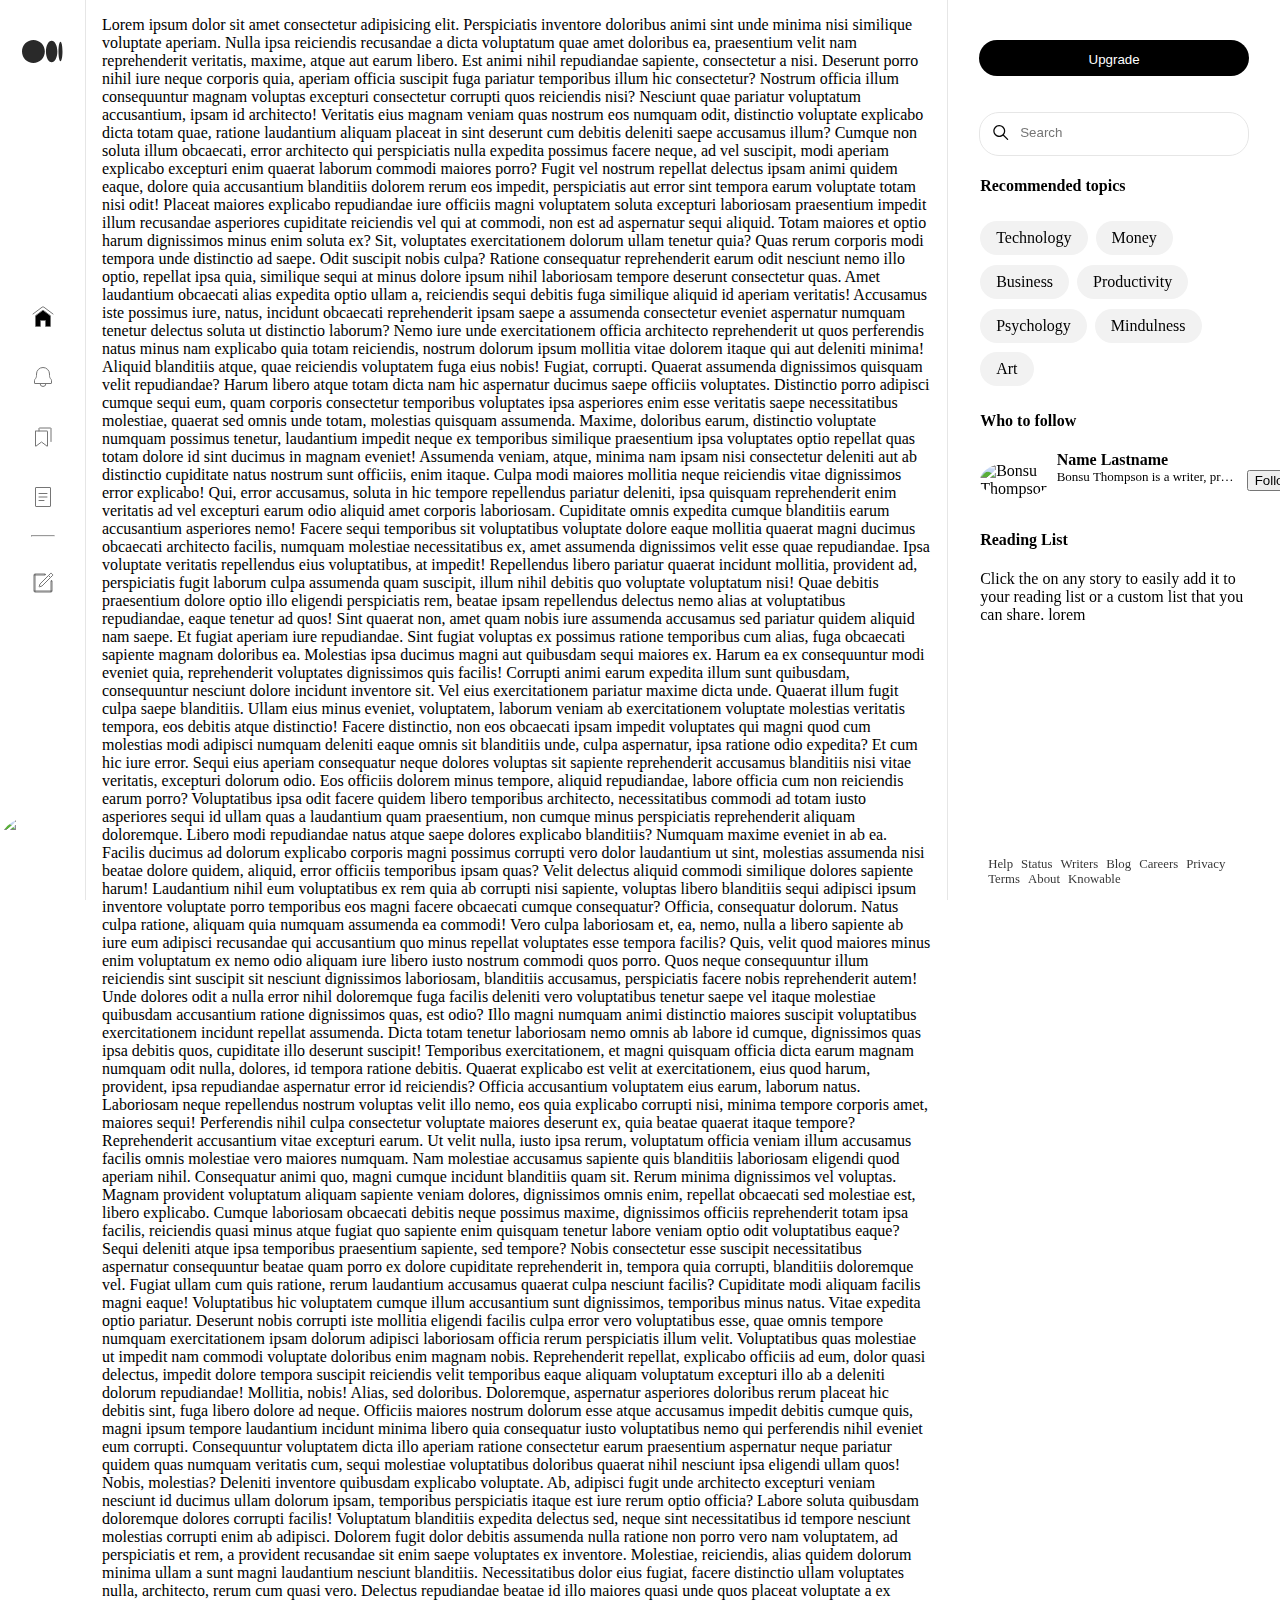
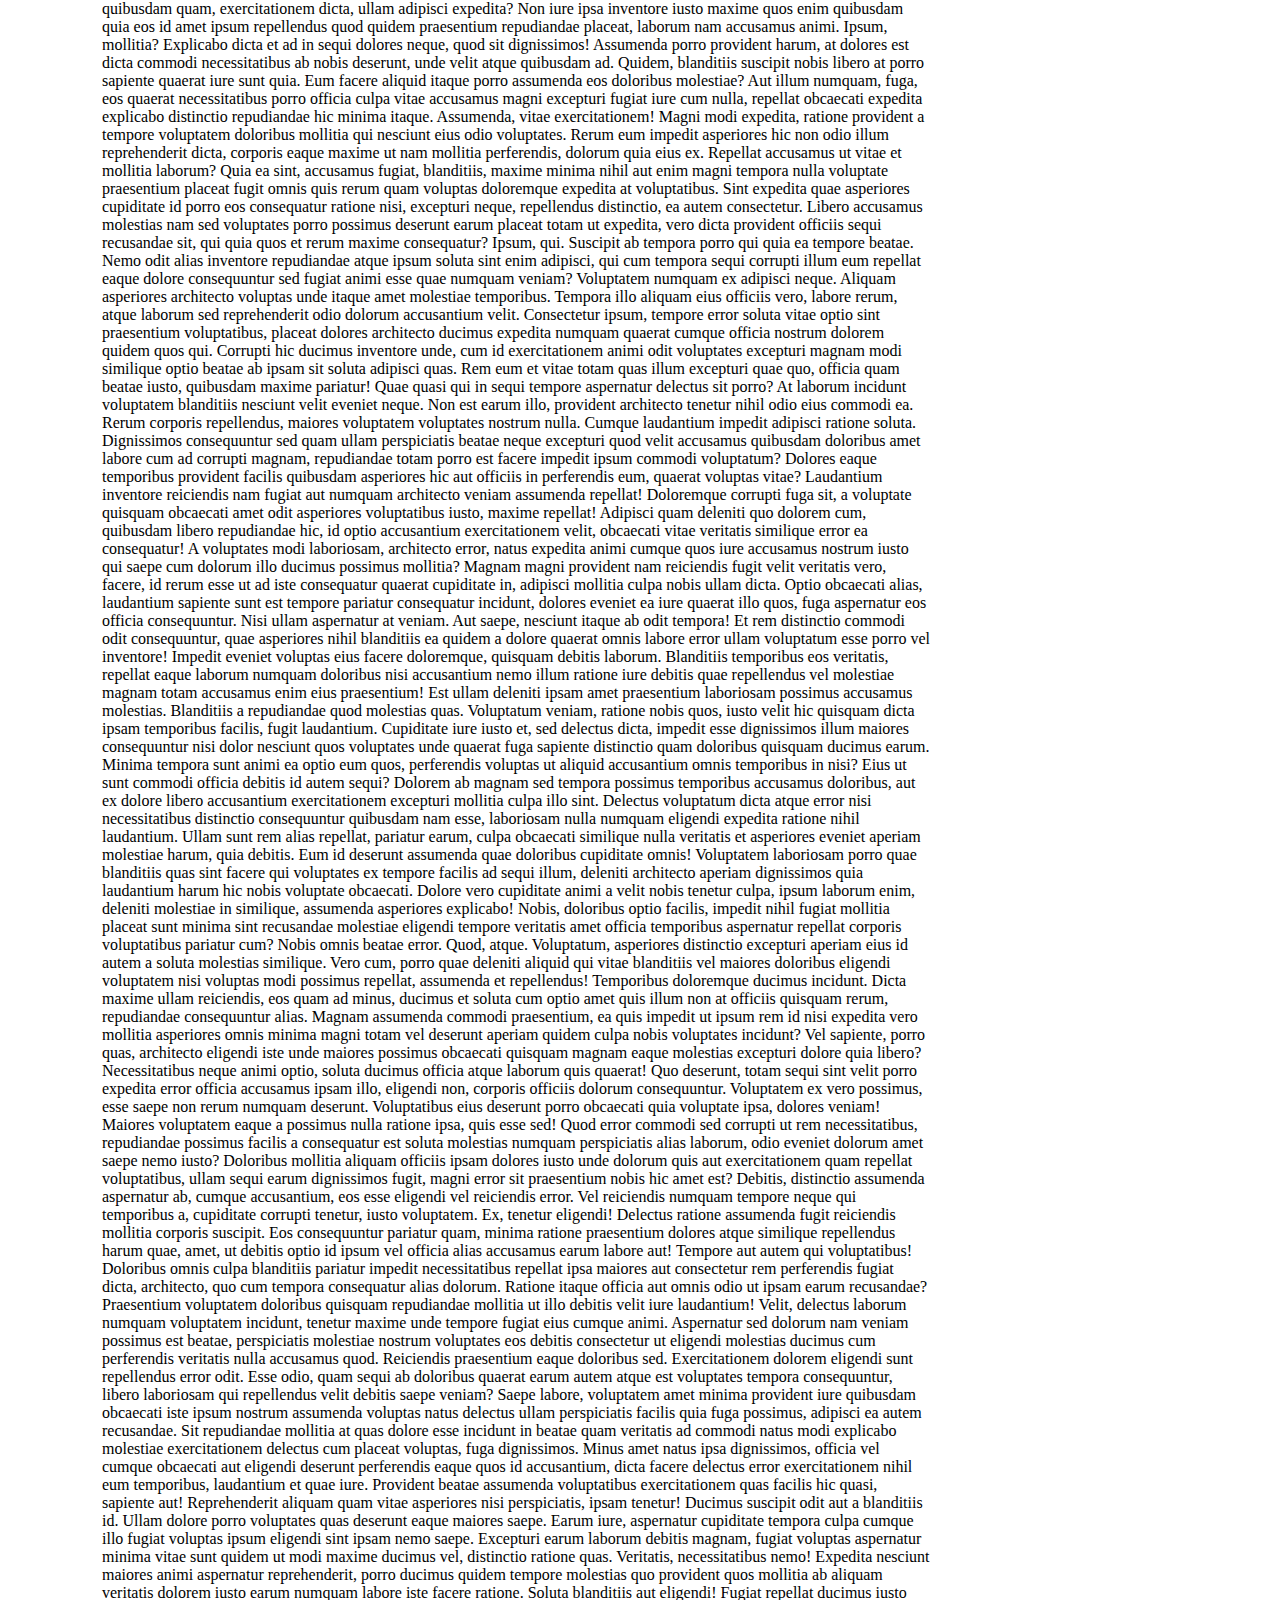
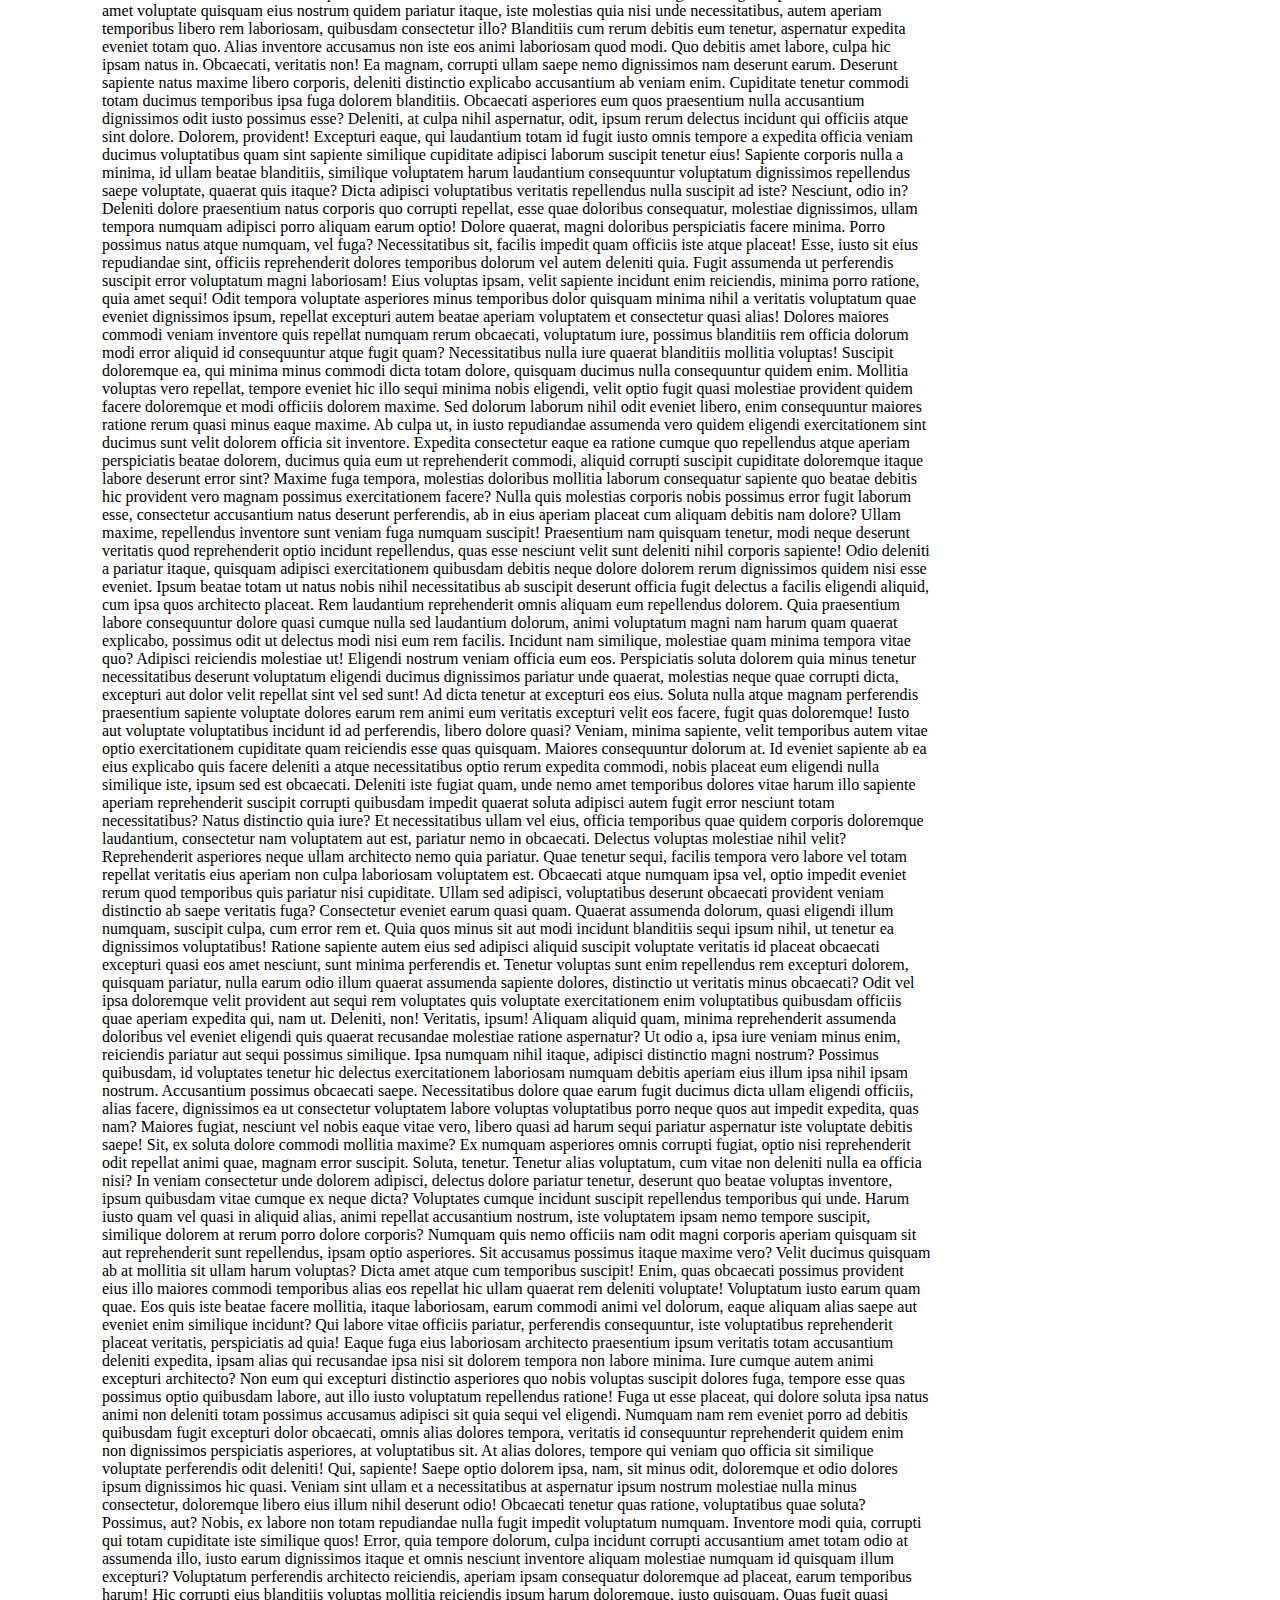
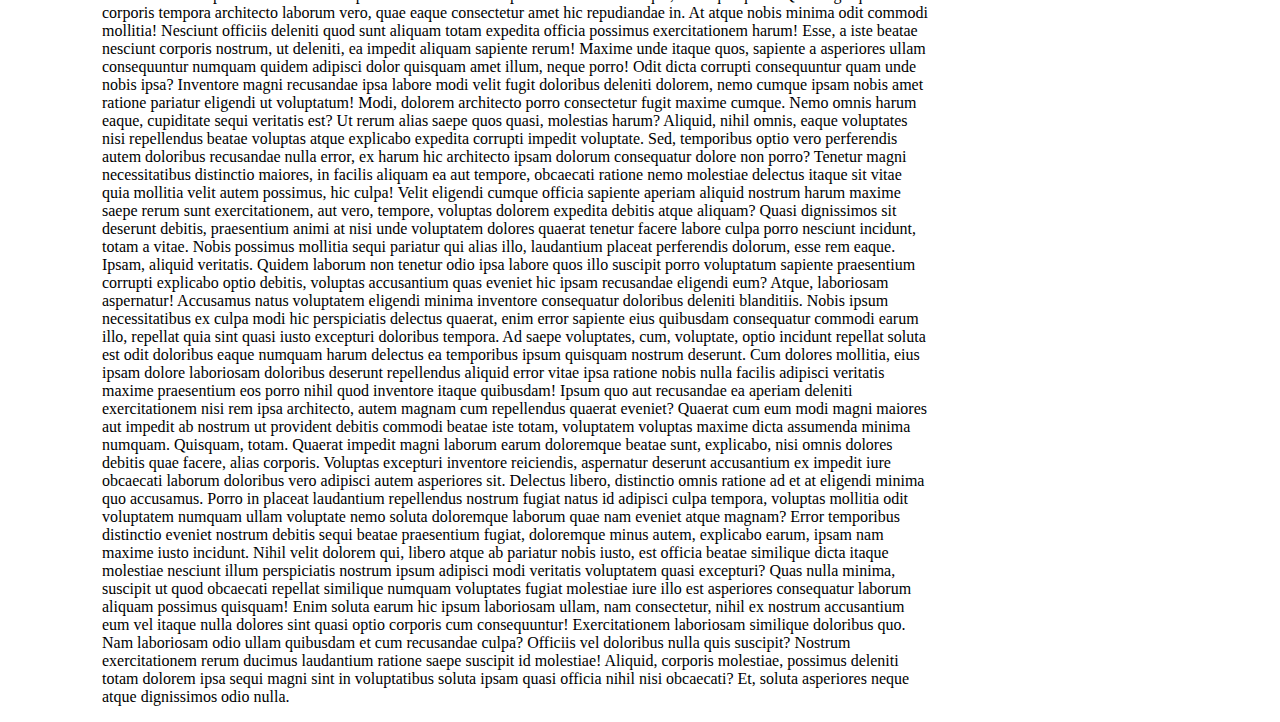
==== index.html @ 0dd1b92f "updated content" ====
<!DOCTYPE html>
<html lang="en">
<head>
    <meta charset="UTF-8">
    <meta http-equiv="X-UA-Compatible" content="IE=edge">
    <meta name="viewport" content="width=device-width, initial-scale=1.0">
    <link rel="stylesheet" href="styles.css">
    <title>Medium Mockup</title>
</head>
<body>
    <div class="container">
        <div class="left-sidebar">
            <div class="top-sidebar">
                <a href="/index.html" class="home-btn">
                    <svg viewBox="0 0 1043.63 592.71" >
                        <path d="M588.67 296.36c0 163.67-131.78 296.35-294.33 296.35S0 460 0 296.36 131.78 0 294.34 0s294.33 132.69 294.33 296.36M911.56 296.36c0 154.06-65.89 279-147.17 279s-147.17-124.94-147.17-279 65.88-279 147.16-279 147.17 124.9 147.17 279M1043.63 296.36c0 138-23.17 249.94-51.76 249.94s-51.75-111.91-51.75-249.94 23.17-249.94 51.75-249.94 51.76 111.9 51.76 249.94">
                        </path>
                    </svg>
                </a>
            </div>
            <div class="middle-sidebar">
                <ul class="sidebar-list">
                    <li class="sidebar-item">
                        <a href="" class="sidebar-link">
                            <svg width="24" height="24" viewBox="0 0 24 24" >
                                <path d="M4.5 21.25V10.87c0-.07.04-.15.1-.2l7.25-5.43a.25.25 0 0 1 .3 0l7.25 5.44c.06.04.1.12.1.2v10.37c0 .14-.11.25-.25.25h-4.5a.25.25 0 0 1-.25-.25v-5.5a.25.25 0 0 0-.25-.25h-4.5a.25.25 0 0 0-.25.25v5.5c0 .14-.11.25-.25.25h-4.5a.25.25 0 0 1-.25-.25z" fill="black" stroke-linejoin="round">
                                </path>
                                <path d="M22 9l-9.1-6.83a1.5 1.5 0 0 0-1.8 0L2 9" stroke-linecap="round" stroke-linejoin="round">
                                </path>
                            </svg>
                        </a>
                    </li>
                    <li class="sidebar-item">
                        <a href="" class="sidebar-link">
                            <svg width="24" height="24" viewBox="0 0 24 24">
                                <path d="M15 18.5a3 3 0 1 1-6 0" stroke-linecap="round">
                                </path>
                                <path d="M5.5 10.53V9a6.5 6.5 0 0 1 13 0v1.53c0 1.42.56 2.78 1.57 3.79l.03.03c.26.26.4.6.4.97v2.93c0 .14-.11.25-.25.25H3.75a.25.25 0 0 1-.25-.25v-2.93c0-.37.14-.71.4-.97l.03-.03c1-1 1.57-2.37 1.57-3.79z" stroke-linejoin="round">
                                </path>
                            </svg>
                        </a>
                    </li>
                    <li class="sidebar-item">
                        <a href="" class="sidebar-link">
                            <svg width="24" height="24" viewBox="0 0 24 24">
                                <path d="M4.5 6.25V21c0 .2.24.32.4.2l5.45-4.09a.25.25 0 0 1 .3 0l5.45 4.09c.16.12.4 0 .4-.2V6.25a.25.25 0 0 0-.25-.25H4.75a.25.25 0 0 0-.25.25z" stroke-linecap="round">
                                </path>
                                <path d="M8 6V3.25c0-.14.11-.25.25-.25h11.5c.14 0 .25.11.25.25V16.5" stroke-linecap="round">
                                </path>
                            </svg>
                        </a>
                    </li>
                    <li class="sidebar-item">
                        <a href="" class="sidebar-link">
                            <svg width="24" height="24" viewBox="0 0 24 24">
                                <path d="M4.75 21.5h14.5c.14 0 .25-.11.25-.25V2.75a.25.25 0 0 0-.25-.25H4.75a.25.25 0 0 0-.25.25v18.5c0 .14.11.25.25.25z"></path>
                                <path d="M8 8.5h8M8 15.5h5M8 12h8" stroke-linecap="round">
                                </path>
                            </svg>
                        </a>
                    </li>
                    <hr style="height: 1px; background-color: rgba(230, 230, 230, 1); width: 24px; margin-bottom: 1rem;" >
                    <li class="sidebar-item">
                        <a href="" class="sidebar-link">
                            <svg width="24" height="24" viewBox="0 0 24 24">
                                <path d="M14 4a.5.5 0 0 0 0-1v1zm7 6a.5.5 0 0 0-1 0h1zm-7-7H4v1h10V3zM3 4v16h1V4H3zm1 17h16v-1H4v1zm17-1V10h-1v10h1zm-1 1a1 1 0 0 0 1-1h-1v1zM3 20a1 1 0 0 0 1 1v-1H3zM4 3a1 1 0 0 0-1 1h1V3z" >
                                </path>
                                <path d="M17.5 4.5l-8.46 8.46a.25.25 0 0 0-.06.1l-.82 2.47c-.07.2.12.38.31.31l2.47-.82a.25.25 0 0 0 .1-.06L19.5 6.5m-2-2l2.32-2.32c.1-.1.26-.1.36 0l1.64 1.64c.1.1.1.26 0 .36L19.5 6.5m-2-2l2 2">
                                </path>
                            </svg>
                        </a>
                    </li>

                </ul>
            </div>
            <div class="bottom-sidebar">
                <a href="HTML/profile.html" class="sidebar-profile-img">
                    <img alt="Juan Camilo Cifuentes" class="l dn iy iz ja" src="https://miro.medium.com/fit/c/40/40/0*u5o7IwQ_fYUZywVQ" width="32" height="32">
                </a>
            </div>
        </div>
        <main class="content">
            Lorem ipsum dolor sit amet consectetur adipisicing elit. Perspiciatis inventore doloribus animi sint unde minima nisi similique voluptate aperiam. Nulla ipsa reiciendis recusandae a dicta voluptatum quae amet doloribus ea, praesentium velit nam reprehenderit veritatis, maxime, atque aut earum libero. Est animi nihil repudiandae sapiente, consectetur a nisi. Deserunt porro nihil iure neque corporis quia, aperiam officia suscipit fuga pariatur temporibus illum hic consectetur? Nostrum officia illum consequuntur magnam voluptas excepturi consectetur corrupti quos reiciendis nisi? Nesciunt quae pariatur voluptatum accusantium, ipsam id architecto! Veritatis eius magnam veniam quas nostrum eos numquam odit, distinctio voluptate explicabo dicta totam quae, ratione laudantium aliquam placeat in sint deserunt cum debitis deleniti saepe accusamus illum? Cumque non soluta illum obcaecati, error architecto qui perspiciatis nulla expedita possimus facere neque, ad vel suscipit, modi aperiam explicabo excepturi enim quaerat laborum commodi maiores porro? Fugit vel nostrum repellat delectus ipsam animi quidem eaque, dolore quia accusantium blanditiis dolorem rerum eos impedit, perspiciatis aut error sint tempora earum voluptate totam nisi odit! Placeat maiores explicabo repudiandae iure officiis magni voluptatem soluta excepturi laboriosam praesentium impedit illum recusandae asperiores cupiditate reiciendis vel qui at commodi, non est ad aspernatur sequi aliquid. Totam maiores et optio harum dignissimos minus enim soluta ex? Sit, voluptates exercitationem dolorum ullam tenetur quia? Quas rerum corporis modi tempora unde distinctio ad saepe. Odit suscipit nobis culpa? Ratione consequatur reprehenderit earum odit nesciunt nemo illo optio, repellat ipsa quia, similique sequi at minus dolore ipsum nihil laboriosam tempore deserunt consectetur quas. Amet laudantium obcaecati alias expedita optio ullam a, reiciendis sequi debitis fuga similique aliquid id aperiam veritatis! Accusamus iste possimus iure, natus, incidunt obcaecati reprehenderit ipsam saepe a assumenda consectetur eveniet aspernatur numquam tenetur delectus soluta ut distinctio laborum? Nemo iure unde exercitationem officia architecto reprehenderit ut quos perferendis natus minus nam explicabo quia totam reiciendis, nostrum dolorum ipsum mollitia vitae dolorem itaque qui aut deleniti minima! Aliquid blanditiis atque, quae reiciendis voluptatem fuga eius nobis! Fugiat, corrupti. Quaerat assumenda dignissimos quisquam velit repudiandae? Harum libero atque totam dicta nam hic aspernatur ducimus saepe officiis voluptates. Distinctio porro adipisci cumque sequi eum, quam corporis consectetur temporibus voluptates ipsa asperiores enim esse veritatis saepe necessitatibus molestiae, quaerat sed omnis unde totam, molestias quisquam assumenda. Maxime, doloribus earum, distinctio voluptate numquam possimus tenetur, laudantium impedit neque ex temporibus similique praesentium ipsa voluptates optio repellat quas totam dolore id sint ducimus in magnam eveniet! Assumenda veniam, atque, minima nam ipsam nisi consectetur deleniti aut ab distinctio cupiditate natus nostrum sunt officiis, enim itaque. Culpa modi maiores mollitia neque reiciendis vitae dignissimos error explicabo! Qui, error accusamus, soluta in hic tempore repellendus pariatur deleniti, ipsa quisquam reprehenderit enim veritatis ad vel excepturi earum odio aliquid amet corporis laboriosam. Cupiditate omnis expedita cumque blanditiis earum accusantium asperiores nemo! Facere sequi temporibus sit voluptatibus voluptate dolore eaque mollitia quaerat magni ducimus obcaecati architecto facilis, numquam molestiae necessitatibus ex, amet assumenda dignissimos velit esse quae repudiandae. Ipsa voluptate veritatis repellendus eius voluptatibus, at impedit! Repellendus libero pariatur quaerat incidunt mollitia, provident ad, perspiciatis fugit laborum culpa assumenda quam suscipit, illum nihil debitis quo voluptate voluptatum nisi! Quae debitis praesentium dolore optio illo eligendi perspiciatis rem, beatae ipsam repellendus delectus nemo alias at voluptatibus repudiandae, eaque tenetur ad quos! Sint quaerat non, amet quam nobis iure assumenda accusamus sed pariatur quidem aliquid nam saepe. Et fugiat aperiam iure repudiandae. Sint fugiat voluptas ex possimus ratione temporibus cum alias, fuga obcaecati sapiente magnam doloribus ea. Molestias ipsa ducimus magni aut quibusdam sequi maiores ex. Harum ea ex consequuntur modi eveniet quia, reprehenderit voluptates dignissimos quis facilis! Corrupti animi earum expedita illum sunt quibusdam, consequuntur nesciunt dolore incidunt inventore sit. Vel eius exercitationem pariatur maxime dicta unde. Quaerat illum fugit culpa saepe blanditiis. Ullam eius minus eveniet, voluptatem, laborum veniam ab exercitationem voluptate molestias veritatis tempora, eos debitis atque distinctio! Facere distinctio, non eos obcaecati ipsam impedit voluptates qui magni quod cum molestias modi adipisci numquam deleniti eaque omnis sit blanditiis unde, culpa aspernatur, ipsa ratione odio expedita? Et cum hic iure error. Sequi eius aperiam consequatur neque dolores voluptas sit sapiente reprehenderit accusamus blanditiis nisi vitae veritatis, excepturi dolorum odio. Eos officiis dolorem minus tempore, aliquid repudiandae, labore officia cum non reiciendis earum porro? Voluptatibus ipsa odit facere quidem libero temporibus architecto, necessitatibus commodi ad totam iusto asperiores sequi id ullam quas a laudantium quam praesentium, non cumque minus perspiciatis reprehenderit aliquam doloremque. Libero modi repudiandae natus atque saepe dolores explicabo blanditiis? Numquam maxime eveniet in ab ea. Facilis ducimus ad dolorum explicabo corporis magni possimus corrupti vero dolor laudantium ut sint, molestias assumenda nisi beatae dolore quidem, aliquid, error officiis temporibus ipsam quas? Velit delectus aliquid commodi similique dolores sapiente harum! Laudantium nihil eum voluptatibus ex rem quia ab corrupti nisi sapiente, voluptas libero blanditiis sequi adipisci ipsum inventore voluptate porro temporibus eos magni facere obcaecati cumque consequatur? Officia, consequatur dolorum. Natus culpa ratione, aliquam quia numquam assumenda ea commodi! Vero culpa laboriosam et, ea, nemo, nulla a libero sapiente ab iure eum adipisci recusandae qui accusantium quo minus repellat voluptates esse tempora facilis? Quis, velit quod maiores minus enim voluptatum ex nemo odio aliquam iure libero iusto nostrum commodi quos porro. Quos neque consequuntur illum reiciendis sint suscipit sit nesciunt dignissimos laboriosam, blanditiis accusamus, perspiciatis facere nobis reprehenderit autem! Unde dolores odit a nulla error nihil doloremque fuga facilis deleniti vero voluptatibus tenetur saepe vel itaque molestiae quibusdam accusantium ratione dignissimos quas, est odio? Illo magni numquam animi distinctio maiores suscipit voluptatibus exercitationem incidunt repellat assumenda. Dicta totam tenetur laboriosam nemo omnis ab labore id cumque, dignissimos quas ipsa debitis quos, cupiditate illo deserunt suscipit! Temporibus exercitationem, et magni quisquam officia dicta earum magnam numquam odit nulla, dolores, id tempora ratione debitis. Quaerat explicabo est velit at exercitationem, eius quod harum, provident, ipsa repudiandae aspernatur error id reiciendis? Officia accusantium voluptatem eius earum, laborum natus. Laboriosam neque repellendus nostrum voluptas velit illo nemo, eos quia explicabo corrupti nisi, minima tempore corporis amet, maiores sequi! Perferendis nihil culpa consectetur voluptate maiores deserunt ex, quia beatae quaerat itaque tempore? Reprehenderit accusantium vitae excepturi earum. Ut velit nulla, iusto ipsa rerum, voluptatum officia veniam illum accusamus facilis omnis molestiae vero maiores numquam. Nam molestiae accusamus sapiente quis blanditiis laboriosam eligendi quod aperiam nihil. Consequatur animi quo, magni cumque incidunt blanditiis quam sit. Rerum minima dignissimos vel voluptas. Magnam provident voluptatum aliquam sapiente veniam dolores, dignissimos omnis enim, repellat obcaecati sed molestiae est, libero explicabo. Cumque laboriosam obcaecati debitis neque possimus maxime, dignissimos officiis reprehenderit totam ipsa facilis, reiciendis quasi minus atque fugiat quo sapiente enim quisquam tenetur labore veniam optio odit voluptatibus eaque? Sequi deleniti atque ipsa temporibus praesentium sapiente, sed tempore? Nobis consectetur esse suscipit necessitatibus aspernatur consequuntur beatae quam porro ex dolore cupiditate reprehenderit in, tempora quia corrupti, blanditiis doloremque vel. Fugiat ullam cum quis ratione, rerum laudantium accusamus quaerat culpa nesciunt facilis? Cupiditate modi aliquam facilis magni eaque! Voluptatibus hic voluptatem cumque illum accusantium sunt dignissimos, temporibus minus natus. Vitae expedita optio pariatur. Deserunt nobis corrupti iste mollitia eligendi facilis culpa error vero voluptatibus esse, quae omnis tempore numquam exercitationem ipsam dolorum adipisci laboriosam officia rerum perspiciatis illum velit. Voluptatibus quas molestiae ut impedit nam commodi voluptate doloribus enim magnam nobis. Reprehenderit repellat, explicabo officiis ad eum, dolor quasi delectus, impedit dolore tempora suscipit reiciendis velit temporibus eaque aliquam voluptatum excepturi illo ab a deleniti dolorum repudiandae! Mollitia, nobis! Alias, sed doloribus. Doloremque, aspernatur asperiores doloribus rerum placeat hic debitis sint, fuga libero dolore ad neque. Officiis maiores nostrum dolorum esse atque accusamus impedit debitis cumque quis, magni ipsum tempore laudantium incidunt minima libero quia consequatur iusto voluptatibus nemo qui perferendis nihil eveniet eum corrupti. Consequuntur voluptatem dicta illo aperiam ratione consectetur earum praesentium aspernatur neque pariatur quidem quas numquam veritatis cum, sequi molestiae voluptatibus doloribus quaerat nihil nesciunt ipsa eligendi ullam quos! Nobis, molestias? Deleniti inventore quibusdam explicabo voluptate. Ab, adipisci fugit unde architecto excepturi veniam nesciunt id ducimus ullam dolorum ipsam, temporibus perspiciatis itaque est iure rerum optio officia? Labore soluta quibusdam doloremque dolores corrupti facilis! Voluptatum blanditiis expedita delectus sed, neque sint necessitatibus id tempore nesciunt molestias corrupti enim ab adipisci. Dolorem fugit dolor debitis assumenda nulla ratione non porro vero nam voluptatem, ad perspiciatis et rem, a provident recusandae sit enim saepe voluptates ex inventore. Molestiae, reiciendis, alias quidem dolorum minima ullam a sunt magni laudantium nesciunt blanditiis. Necessitatibus dolor eius fugiat, facere distinctio ullam voluptates nulla, architecto, rerum cum quasi vero. Delectus repudiandae beatae id illo maiores quasi unde quos placeat voluptate a ex quibusdam quam, exercitationem dicta, ullam adipisci expedita? Non iure ipsa inventore iusto maxime quos enim quibusdam quia eos id amet ipsum repellendus quod quidem praesentium repudiandae placeat, laborum nam accusamus animi. Ipsum, mollitia? Explicabo dicta et ad in sequi dolores neque, quod sit dignissimos! Assumenda porro provident harum, at dolores est dicta commodi necessitatibus ab nobis deserunt, unde velit atque quibusdam ad. Quidem, blanditiis suscipit nobis libero at porro sapiente quaerat iure sunt quia. Eum facere aliquid itaque porro assumenda eos doloribus molestiae? Aut illum numquam, fuga, eos quaerat necessitatibus porro officia culpa vitae accusamus magni excepturi fugiat iure cum nulla, repellat obcaecati expedita explicabo distinctio repudiandae hic minima itaque. Assumenda, vitae exercitationem! Magni modi expedita, ratione provident a tempore voluptatem doloribus mollitia qui nesciunt eius odio voluptates. Rerum eum impedit asperiores hic non odio illum reprehenderit dicta, corporis eaque maxime ut nam mollitia perferendis, dolorum quia eius ex. Repellat accusamus ut vitae et mollitia laborum? Quia ea sint, accusamus fugiat, blanditiis, maxime minima nihil aut enim magni tempora nulla voluptate praesentium placeat fugit omnis quis rerum quam voluptas doloremque expedita at voluptatibus. Sint expedita quae asperiores cupiditate id porro eos consequatur ratione nisi, excepturi neque, repellendus distinctio, ea autem consectetur. Libero accusamus molestias nam sed voluptates porro possimus deserunt earum placeat totam ut expedita, vero dicta provident officiis sequi recusandae sit, qui quia quos et rerum maxime consequatur? Ipsum, qui. Suscipit ab tempora porro qui quia ea tempore beatae. Nemo odit alias inventore repudiandae atque ipsum soluta sint enim adipisci, qui cum tempora sequi corrupti illum eum repellat eaque dolore consequuntur sed fugiat animi esse quae numquam veniam? Voluptatem numquam ex adipisci neque. Aliquam asperiores architecto voluptas unde itaque amet molestiae temporibus. Tempora illo aliquam eius officiis vero, labore rerum, atque laborum sed reprehenderit odio dolorum accusantium velit. Consectetur ipsum, tempore error soluta vitae optio sint praesentium voluptatibus, placeat dolores architecto ducimus expedita numquam quaerat cumque officia nostrum dolorem quidem quos qui. Corrupti hic ducimus inventore unde, cum id exercitationem animi odit voluptates excepturi magnam modi similique optio beatae ab ipsam sit soluta adipisci quas. Rem eum et vitae totam quas illum excepturi quae quo, officia quam beatae iusto, quibusdam maxime pariatur! Quae quasi qui in sequi tempore aspernatur delectus sit porro? At laborum incidunt voluptatem blanditiis nesciunt velit eveniet neque. Non est earum illo, provident architecto tenetur nihil odio eius commodi ea. Rerum corporis repellendus, maiores voluptatem voluptates nostrum nulla. Cumque laudantium impedit adipisci ratione soluta. Dignissimos consequuntur sed quam ullam perspiciatis beatae neque excepturi quod velit accusamus quibusdam doloribus amet labore cum ad corrupti magnam, repudiandae totam porro est facere impedit ipsum commodi voluptatum? Dolores eaque temporibus provident facilis quibusdam asperiores hic aut officiis in perferendis eum, quaerat voluptas vitae? Laudantium inventore reiciendis nam fugiat aut numquam architecto veniam assumenda repellat! Doloremque corrupti fuga sit, a voluptate quisquam obcaecati amet odit asperiores voluptatibus iusto, maxime repellat! Adipisci quam deleniti quo dolorem cum, quibusdam libero repudiandae hic, id optio accusantium exercitationem velit, obcaecati vitae veritatis similique error ea consequatur! A voluptates modi laboriosam, architecto error, natus expedita animi cumque quos iure accusamus nostrum iusto qui saepe cum dolorum illo ducimus possimus mollitia? Magnam magni provident nam reiciendis fugit velit veritatis vero, facere, id rerum esse ut ad iste consequatur quaerat cupiditate in, adipisci mollitia culpa nobis ullam dicta. Optio obcaecati alias, laudantium sapiente sunt est tempore pariatur consequatur incidunt, dolores eveniet ea iure quaerat illo quos, fuga aspernatur eos officia consequuntur. Nisi ullam aspernatur at veniam. Aut saepe, nesciunt itaque ab odit tempora! Et rem distinctio commodi odit consequuntur, quae asperiores nihil blanditiis ea quidem a dolore quaerat omnis labore error ullam voluptatum esse porro vel inventore! Impedit eveniet voluptas eius facere doloremque, quisquam debitis laborum. Blanditiis temporibus eos veritatis, repellat eaque laborum numquam doloribus nisi accusantium nemo illum ratione iure debitis quae repellendus vel molestiae magnam totam accusamus enim eius praesentium! Est ullam deleniti ipsam amet praesentium laboriosam possimus accusamus molestias. Blanditiis a repudiandae quod molestias quas. Voluptatum veniam, ratione nobis quos, iusto velit hic quisquam dicta ipsam temporibus facilis, fugit laudantium. Cupiditate iure iusto et, sed delectus dicta, impedit esse dignissimos illum maiores consequuntur nisi dolor nesciunt quos voluptates unde quaerat fuga sapiente distinctio quam doloribus quisquam ducimus earum. Minima tempora sunt animi ea optio eum quos, perferendis voluptas ut aliquid accusantium omnis temporibus in nisi? Eius ut sunt commodi officia debitis id autem sequi? Dolorem ab magnam sed tempora possimus temporibus accusamus doloribus, aut ex dolore libero accusantium exercitationem excepturi mollitia culpa illo sint. Delectus voluptatum dicta atque error nisi necessitatibus distinctio consequuntur quibusdam nam esse, laboriosam nulla numquam eligendi expedita ratione nihil laudantium. Ullam sunt rem alias repellat, pariatur earum, culpa obcaecati similique nulla veritatis et asperiores eveniet aperiam molestiae harum, quia debitis. Eum id deserunt assumenda quae doloribus cupiditate omnis! Voluptatem laboriosam porro quae blanditiis quas sint facere qui voluptates ex tempore facilis ad sequi illum, deleniti architecto aperiam dignissimos quia laudantium harum hic nobis voluptate obcaecati. Dolore vero cupiditate animi a velit nobis tenetur culpa, ipsum laborum enim, deleniti molestiae in similique, assumenda asperiores explicabo! Nobis, doloribus optio facilis, impedit nihil fugiat mollitia placeat sunt minima sint recusandae molestiae eligendi tempore veritatis amet officia temporibus aspernatur repellat corporis voluptatibus pariatur cum? Nobis omnis beatae error. Quod, atque. Voluptatum, asperiores distinctio excepturi aperiam eius id autem a soluta molestias similique. Vero cum, porro quae deleniti aliquid qui vitae blanditiis vel maiores doloribus eligendi voluptatem nisi voluptas modi possimus repellat, assumenda et repellendus! Temporibus doloremque ducimus incidunt. Dicta maxime ullam reiciendis, eos quam ad minus, ducimus et soluta cum optio amet quis illum non at officiis quisquam rerum, repudiandae consequuntur alias. Magnam assumenda commodi praesentium, ea quis impedit ut ipsum rem id nisi expedita vero mollitia asperiores omnis minima magni totam vel deserunt aperiam quidem culpa nobis voluptates incidunt? Vel sapiente, porro quas, architecto eligendi iste unde maiores possimus obcaecati quisquam magnam eaque molestias excepturi dolore quia libero? Necessitatibus neque animi optio, soluta ducimus officia atque laborum quis quaerat! Quo deserunt, totam sequi sint velit porro expedita error officia accusamus ipsam illo, eligendi non, corporis officiis dolorum consequuntur. Voluptatem ex vero possimus, esse saepe non rerum numquam deserunt. Voluptatibus eius deserunt porro obcaecati quia voluptate ipsa, dolores veniam! Maiores voluptatem eaque a possimus nulla ratione ipsa, quis esse sed! Quod error commodi sed corrupti ut rem necessitatibus, repudiandae possimus facilis a consequatur est soluta molestias numquam perspiciatis alias laborum, odio eveniet dolorum amet saepe nemo iusto? Doloribus mollitia aliquam officiis ipsam dolores iusto unde dolorum quis aut exercitationem quam repellat voluptatibus, ullam sequi earum dignissimos fugit, magni error sit praesentium nobis hic amet est? Debitis, distinctio assumenda aspernatur ab, cumque accusantium, eos esse eligendi vel reiciendis error. Vel reiciendis numquam tempore neque qui temporibus a, cupiditate corrupti tenetur, iusto voluptatem. Ex, tenetur eligendi! Delectus ratione assumenda fugit reiciendis mollitia corporis suscipit. Eos consequuntur pariatur quam, minima ratione praesentium dolores atque similique repellendus harum quae, amet, ut debitis optio id ipsum vel officia alias accusamus earum labore aut! Tempore aut autem qui voluptatibus! Doloribus omnis culpa blanditiis pariatur impedit necessitatibus repellat ipsa maiores aut consectetur rem perferendis fugiat dicta, architecto, quo cum tempora consequatur alias dolorum. Ratione itaque officia aut omnis odio ut ipsam earum recusandae? Praesentium voluptatem doloribus quisquam repudiandae mollitia ut illo debitis velit iure laudantium! Velit, delectus laborum numquam voluptatem incidunt, tenetur maxime unde tempore fugiat eius cumque animi. Aspernatur sed dolorum nam veniam possimus est beatae, perspiciatis molestiae nostrum voluptates eos debitis consectetur ut eligendi molestias ducimus cum perferendis veritatis nulla accusamus quod. Reiciendis praesentium eaque doloribus sed. Exercitationem dolorem eligendi sunt repellendus error odit. Esse odio, quam sequi ab doloribus quaerat earum autem atque est voluptates tempora consequuntur, libero laboriosam qui repellendus velit debitis saepe veniam? Saepe labore, voluptatem amet minima provident iure quibusdam obcaecati iste ipsum nostrum assumenda voluptas natus delectus ullam perspiciatis facilis quia fuga possimus, adipisci ea autem recusandae. Sit repudiandae mollitia at quas dolore esse incidunt in beatae quam veritatis ad commodi natus modi explicabo molestiae exercitationem delectus cum placeat voluptas, fuga dignissimos. Minus amet natus ipsa dignissimos, officia vel cumque obcaecati aut eligendi deserunt perferendis eaque quos id accusantium, dicta facere delectus error exercitationem nihil eum temporibus, laudantium et quae iure. Provident beatae assumenda voluptatibus exercitationem quas facilis hic quasi, sapiente aut! Reprehenderit aliquam quam vitae asperiores nisi perspiciatis, ipsam tenetur! Ducimus suscipit odit aut a blanditiis id. Ullam dolore porro voluptates quas deserunt eaque maiores saepe. Earum iure, aspernatur cupiditate tempora culpa cumque illo fugiat voluptas ipsum eligendi sint ipsam nemo saepe. Excepturi earum laborum debitis magnam, fugiat voluptas aspernatur minima vitae sunt quidem ut modi maxime ducimus vel, distinctio ratione quas. Veritatis, necessitatibus nemo! Expedita nesciunt maiores animi aspernatur reprehenderit, porro ducimus quidem tempore molestias quo provident quos mollitia ab aliquam veritatis dolorem iusto earum numquam labore iste facere ratione. Soluta blanditiis aut eligendi! Fugiat repellat ducimus iusto amet voluptate quisquam eius nostrum quidem pariatur itaque, iste molestias quia nisi unde necessitatibus, autem aperiam temporibus libero rem laboriosam, quibusdam consectetur illo? Blanditiis cum rerum debitis eum tenetur, aspernatur expedita eveniet totam quo. Alias inventore accusamus non iste eos animi laboriosam quod modi. Quo debitis amet labore, culpa hic ipsam natus in. Obcaecati, veritatis non! Ea magnam, corrupti ullam saepe nemo dignissimos nam deserunt earum. Deserunt sapiente natus maxime libero corporis, deleniti distinctio explicabo accusantium ab veniam enim. Cupiditate tenetur commodi totam ducimus temporibus ipsa fuga dolorem blanditiis. Obcaecati asperiores eum quos praesentium nulla accusantium dignissimos odit iusto possimus esse? Deleniti, at culpa nihil aspernatur, odit, ipsum rerum delectus incidunt qui officiis atque sint dolore. Dolorem, provident! Excepturi eaque, qui laudantium totam id fugit iusto omnis tempore a expedita officia veniam ducimus voluptatibus quam sint sapiente similique cupiditate adipisci laborum suscipit tenetur eius! Sapiente corporis nulla a minima, id ullam beatae blanditiis, similique voluptatem harum laudantium consequuntur voluptatum dignissimos repellendus saepe voluptate, quaerat quis itaque? Dicta adipisci voluptatibus veritatis repellendus nulla suscipit ad iste? Nesciunt, odio in? Deleniti dolore praesentium natus corporis quo corrupti repellat, esse quae doloribus consequatur, molestiae dignissimos, ullam tempora numquam adipisci porro aliquam earum optio! Dolore quaerat, magni doloribus perspiciatis facere minima. Porro possimus natus atque numquam, vel fuga? Necessitatibus sit, facilis impedit quam officiis iste atque placeat! Esse, iusto sit eius repudiandae sint, officiis reprehenderit dolores temporibus dolorum vel autem deleniti quia. Fugit assumenda ut perferendis suscipit error voluptatum magni laboriosam! Eius voluptas ipsam, velit sapiente incidunt enim reiciendis, minima porro ratione, quia amet sequi! Odit tempora voluptate asperiores minus temporibus dolor quisquam minima nihil a veritatis voluptatum quae eveniet dignissimos ipsum, repellat excepturi autem beatae aperiam voluptatem et consectetur quasi alias! Dolores maiores commodi veniam inventore quis repellat numquam rerum obcaecati, voluptatum iure, possimus blanditiis rem officia dolorum modi error aliquid id consequuntur atque fugit quam? Necessitatibus nulla iure quaerat blanditiis mollitia voluptas! Suscipit doloremque ea, qui minima minus commodi dicta totam dolore, quisquam ducimus nulla consequuntur quidem enim. Mollitia voluptas vero repellat, tempore eveniet hic illo sequi minima nobis eligendi, velit optio fugit quasi molestiae provident quidem facere doloremque et modi officiis dolorem maxime. Sed dolorum laborum nihil odit eveniet libero, enim consequuntur maiores ratione rerum quasi minus eaque maxime. Ab culpa ut, in iusto repudiandae assumenda vero quidem eligendi exercitationem sint ducimus sunt velit dolorem officia sit inventore. Expedita consectetur eaque ea ratione cumque quo repellendus atque aperiam perspiciatis beatae dolorem, ducimus quia eum ut reprehenderit commodi, aliquid corrupti suscipit cupiditate doloremque itaque labore deserunt error sint? Maxime fuga tempora, molestias doloribus mollitia laborum consequatur sapiente quo beatae debitis hic provident vero magnam possimus exercitationem facere? Nulla quis molestias corporis nobis possimus error fugit laborum esse, consectetur accusantium natus deserunt perferendis, ab in eius aperiam placeat cum aliquam debitis nam dolore? Ullam maxime, repellendus inventore sunt veniam fuga numquam suscipit! Praesentium nam quisquam tenetur, modi neque deserunt veritatis quod reprehenderit optio incidunt repellendus, quas esse nesciunt velit sunt deleniti nihil corporis sapiente! Odio deleniti a pariatur itaque, quisquam adipisci exercitationem quibusdam debitis neque dolore dolorem rerum dignissimos quidem nisi esse eveniet. Ipsum beatae totam ut natus nobis nihil necessitatibus ab suscipit deserunt officia fugit delectus a facilis eligendi aliquid, cum ipsa quos architecto placeat. Rem laudantium reprehenderit omnis aliquam eum repellendus dolorem. Quia praesentium labore consequuntur dolore quasi cumque nulla sed laudantium dolorum, animi voluptatum magni nam harum quam quaerat explicabo, possimus odit ut delectus modi nisi eum rem facilis. Incidunt nam similique, molestiae quam minima tempora vitae quo? Adipisci reiciendis molestiae ut! Eligendi nostrum veniam officia eum eos. Perspiciatis soluta dolorem quia minus tenetur necessitatibus deserunt voluptatum eligendi ducimus dignissimos pariatur unde quaerat, molestias neque quae corrupti dicta, excepturi aut dolor velit repellat sint vel sed sunt! Ad dicta tenetur at excepturi eos eius. Soluta nulla atque magnam perferendis praesentium sapiente voluptate dolores earum rem animi eum veritatis excepturi velit eos facere, fugit quas doloremque! Iusto aut voluptate voluptatibus incidunt id ad perferendis, libero dolore quasi? Veniam, minima sapiente, velit temporibus autem vitae optio exercitationem cupiditate quam reiciendis esse quas quisquam. Maiores consequuntur dolorum at. Id eveniet sapiente ab ea eius explicabo quis facere deleniti a atque necessitatibus optio rerum expedita commodi, nobis placeat eum eligendi nulla similique iste, ipsum sed est obcaecati. Deleniti iste fugiat quam, unde nemo amet temporibus dolores vitae harum illo sapiente aperiam reprehenderit suscipit corrupti quibusdam impedit quaerat soluta adipisci autem fugit error nesciunt totam necessitatibus? Natus distinctio quia iure? Et necessitatibus ullam vel eius, officia temporibus quae quidem corporis doloremque laudantium, consectetur nam voluptatem aut est, pariatur nemo in obcaecati. Delectus voluptas molestiae nihil velit? Reprehenderit asperiores neque ullam architecto nemo quia pariatur. Quae tenetur sequi, facilis tempora vero labore vel totam repellat veritatis eius aperiam non culpa laboriosam voluptatem est. Obcaecati atque numquam ipsa vel, optio impedit eveniet rerum quod temporibus quis pariatur nisi cupiditate. Ullam sed adipisci, voluptatibus deserunt obcaecati provident veniam distinctio ab saepe veritatis fuga? Consectetur eveniet earum quasi quam. Quaerat assumenda dolorum, quasi eligendi illum numquam, suscipit culpa, cum error rem et. Quia quos minus sit aut modi incidunt blanditiis sequi ipsum nihil, ut tenetur ea dignissimos voluptatibus! Ratione sapiente autem eius sed adipisci aliquid suscipit voluptate veritatis id placeat obcaecati excepturi quasi eos amet nesciunt, sunt minima perferendis et. Tenetur voluptas sunt enim repellendus rem excepturi dolorem, quisquam pariatur, nulla earum odio illum quaerat assumenda sapiente dolores, distinctio ut veritatis minus obcaecati? Odit vel ipsa doloremque velit provident aut sequi rem voluptates quis voluptate exercitationem enim voluptatibus quibusdam officiis quae aperiam expedita qui, nam ut. Deleniti, non! Veritatis, ipsum! Aliquam aliquid quam, minima reprehenderit assumenda doloribus vel eveniet eligendi quis quaerat recusandae molestiae ratione aspernatur? Ut odio a, ipsa iure veniam minus enim, reiciendis pariatur aut sequi possimus similique. Ipsa numquam nihil itaque, adipisci distinctio magni nostrum? Possimus quibusdam, id voluptates tenetur hic delectus exercitationem laboriosam numquam debitis aperiam eius illum ipsa nihil ipsam nostrum. Accusantium possimus obcaecati saepe. Necessitatibus dolore quae earum fugit ducimus dicta ullam eligendi officiis, alias facere, dignissimos ea ut consectetur voluptatem labore voluptas voluptatibus porro neque quos aut impedit expedita, quas nam? Maiores fugiat, nesciunt vel nobis eaque vitae vero, libero quasi ad harum sequi pariatur aspernatur iste voluptate debitis saepe! Sit, ex soluta dolore commodi mollitia maxime? Ex numquam asperiores omnis corrupti fugiat, optio nisi reprehenderit odit repellat animi quae, magnam error suscipit. Soluta, tenetur. Tenetur alias voluptatum, cum vitae non deleniti nulla ea officia nisi? In veniam consectetur unde dolorem adipisci, delectus dolore pariatur tenetur, deserunt quo beatae voluptas inventore, ipsum quibusdam vitae cumque ex neque dicta? Voluptates cumque incidunt suscipit repellendus temporibus qui unde. Harum iusto quam vel quasi in aliquid alias, animi repellat accusantium nostrum, iste voluptatem ipsam nemo tempore suscipit, similique dolorem at rerum porro dolore corporis? Numquam quis nemo officiis nam odit magni corporis aperiam quisquam sit aut reprehenderit sunt repellendus, ipsam optio asperiores. Sit accusamus possimus itaque maxime vero? Velit ducimus quisquam ab at mollitia sit ullam harum voluptas? Dicta amet atque cum temporibus suscipit! Enim, quas obcaecati possimus provident eius illo maiores commodi temporibus alias eos repellat hic ullam quaerat rem deleniti voluptate! Voluptatum iusto earum quam quae. Eos quis iste beatae facere mollitia, itaque laboriosam, earum commodi animi vel dolorum, eaque aliquam alias saepe aut eveniet enim similique incidunt? Qui labore vitae officiis pariatur, perferendis consequuntur, iste voluptatibus reprehenderit placeat veritatis, perspiciatis ad quia! Eaque fuga eius laboriosam architecto praesentium ipsum veritatis totam accusantium deleniti expedita, ipsam alias qui recusandae ipsa nisi sit dolorem tempora non labore minima. Iure cumque autem animi excepturi architecto? Non eum qui excepturi distinctio asperiores quo nobis voluptas suscipit dolores fuga, tempore esse quas possimus optio quibusdam labore, aut illo iusto voluptatum repellendus ratione! Fuga ut esse placeat, qui dolore soluta ipsa natus animi non deleniti totam possimus accusamus adipisci sit quia sequi vel eligendi. Numquam nam rem eveniet porro ad debitis quibusdam fugit excepturi dolor obcaecati, omnis alias dolores tempora, veritatis id consequuntur reprehenderit quidem enim non dignissimos perspiciatis asperiores, at voluptatibus sit. At alias dolores, tempore qui veniam quo officia sit similique voluptate perferendis odit deleniti! Qui, sapiente! Saepe optio dolorem ipsa, nam, sit minus odit, doloremque et odio dolores ipsum dignissimos hic quasi. Veniam sint ullam et a necessitatibus at aspernatur ipsum nostrum molestiae nulla minus consectetur, doloremque libero eius illum nihil deserunt odio! Obcaecati tenetur quas ratione, voluptatibus quae soluta? Possimus, aut? Nobis, ex labore non totam repudiandae nulla fugit impedit voluptatum numquam. Inventore modi quia, corrupti qui totam cupiditate iste similique quos! Error, quia tempore dolorum, culpa incidunt corrupti accusantium amet totam odio at assumenda illo, iusto earum dignissimos itaque et omnis nesciunt inventore aliquam molestiae numquam id quisquam illum excepturi? Voluptatum perferendis architecto reiciendis, aperiam ipsam consequatur doloremque ad placeat, earum temporibus harum! Hic corrupti eius blanditiis voluptas mollitia reiciendis ipsum harum doloremque, iusto quisquam. Quas fugit quasi corporis tempora architecto laborum vero, quae eaque consectetur amet hic repudiandae in. At atque nobis minima odit commodi mollitia! Nesciunt officiis deleniti quod sunt aliquam totam expedita officia possimus exercitationem harum! Esse, a iste beatae nesciunt corporis nostrum, ut deleniti, ea impedit aliquam sapiente rerum! Maxime unde itaque quos, sapiente a asperiores ullam consequuntur numquam quidem adipisci dolor quisquam amet illum, neque porro! Odit dicta corrupti consequuntur quam unde nobis ipsa? Inventore magni recusandae ipsa labore modi velit fugit doloribus deleniti dolorem, nemo cumque ipsam nobis amet ratione pariatur eligendi ut voluptatum! Modi, dolorem architecto porro consectetur fugit maxime cumque. Nemo omnis harum eaque, cupiditate sequi veritatis est? Ut rerum alias saepe quos quasi, molestias harum? Aliquid, nihil omnis, eaque voluptates nisi repellendus beatae voluptas atque explicabo expedita corrupti impedit voluptate. Sed, temporibus optio vero perferendis autem doloribus recusandae nulla error, ex harum hic architecto ipsam dolorum consequatur dolore non porro? Tenetur magni necessitatibus distinctio maiores, in facilis aliquam ea aut tempore, obcaecati ratione nemo molestiae delectus itaque sit vitae quia mollitia velit autem possimus, hic culpa! Velit eligendi cumque officia sapiente aperiam aliquid nostrum harum maxime saepe rerum sunt exercitationem, aut vero, tempore, voluptas dolorem expedita debitis atque aliquam? Quasi dignissimos sit deserunt debitis, praesentium animi at nisi unde voluptatem dolores quaerat tenetur facere labore culpa porro nesciunt incidunt, totam a vitae. Nobis possimus mollitia sequi pariatur qui alias illo, laudantium placeat perferendis dolorum, esse rem eaque. Ipsam, aliquid veritatis. Quidem laborum non tenetur odio ipsa labore quos illo suscipit porro voluptatum sapiente praesentium corrupti explicabo optio debitis, voluptas accusantium quas eveniet hic ipsam recusandae eligendi eum? Atque, laboriosam aspernatur! Accusamus natus voluptatem eligendi minima inventore consequatur doloribus deleniti blanditiis. Nobis ipsum necessitatibus ex culpa modi hic perspiciatis delectus quaerat, enim error sapiente eius quibusdam consequatur commodi earum illo, repellat quia sint quasi iusto excepturi doloribus tempora. Ad saepe voluptates, cum, voluptate, optio incidunt repellat soluta est odit doloribus eaque numquam harum delectus ea temporibus ipsum quisquam nostrum deserunt. Cum dolores mollitia, eius ipsam dolore laboriosam doloribus deserunt repellendus aliquid error vitae ipsa ratione nobis nulla facilis adipisci veritatis maxime praesentium eos porro nihil quod inventore itaque quibusdam! Ipsum quo aut recusandae ea aperiam deleniti exercitationem nisi rem ipsa architecto, autem magnam cum repellendus quaerat eveniet? Quaerat cum eum modi magni maiores aut impedit ab nostrum ut provident debitis commodi beatae iste totam, voluptatem voluptas maxime dicta assumenda minima numquam. Quisquam, totam. Quaerat impedit magni laborum earum doloremque beatae sunt, explicabo, nisi omnis dolores debitis quae facere, alias corporis. Voluptas excepturi inventore reiciendis, aspernatur deserunt accusantium ex impedit iure obcaecati laborum doloribus vero adipisci autem asperiores sit. Delectus libero, distinctio omnis ratione ad et at eligendi minima quo accusamus. Porro in placeat laudantium repellendus nostrum fugiat natus id adipisci culpa tempora, voluptas mollitia odit voluptatem numquam ullam voluptate nemo soluta doloremque laborum quae nam eveniet atque magnam? Error temporibus distinctio eveniet nostrum debitis sequi beatae praesentium fugiat, doloremque minus autem, explicabo earum, ipsam nam maxime iusto incidunt. Nihil velit dolorem qui, libero atque ab pariatur nobis iusto, est officia beatae similique dicta itaque molestiae nesciunt illum perspiciatis nostrum ipsum adipisci modi veritatis voluptatem quasi excepturi? Quas nulla minima, suscipit ut quod obcaecati repellat similique numquam voluptates fugiat molestiae iure illo est asperiores consequatur laborum aliquam possimus quisquam! Enim soluta earum hic ipsum laboriosam ullam, nam consectetur, nihil ex nostrum accusantium eum vel itaque nulla dolores sint quasi optio corporis cum consequuntur! Exercitationem laboriosam similique doloribus quo. Nam laboriosam odio ullam quibusdam et cum recusandae culpa? Officiis vel doloribus nulla quis suscipit? Nostrum exercitationem rerum ducimus laudantium ratione saepe suscipit id molestiae! Aliquid, corporis molestiae, possimus deleniti totam dolorem ipsa sequi magni sint in voluptatibus soluta ipsam quasi officia nihil nisi obcaecati? Et, soluta asperiores neque atque dignissimos odio nulla.
        </main>
        <div class="right-sidebar"> 
            <div class="top-content">
                <button class="upgrade-btn">Upgrade</button>
                <br> <br>
                <div class="search-bar">
                    <span>
                        <svg width="25" height="25" viewBox="0 0 25 25" fill="rgba(8, 8, 8, 1)">
                            <path d="M20.07 18.93l-4.16-4.15a6 6 0 1 0-.88.88l4.15 4.16a.62.62 0 1 0 .89-.89zM6.5 11a4.75 4.75 0 1 1 9.5 0 4.75 4.75 0 0 1-9.5 0z">
                            </path>
                        </svg>
                    </span>
                    <input type="text" placeholder="Search">
                </div>
            </div>
            <div class="middle-content">
                <div class="recommender-topics">
                    <h4>Recommended topics</h4>
                    <ul class="topics-list">
                        <li class="topic-item">Technology</li>
                        <li class="topic-item">Money</li>
                        <li class="topic-item">Business</li>
                        <li class="topic-item">Productivity</li>
                        <li class="topic-item">Psychology</li>
                        <li class="topic-item">Mindulness</li>
                        <li class="topic-item">Art</li>
                    </ul>
                </div>
                <div class="who-to-follow">
                <h4>Who to follow</h4>
                    <div class="who-to-follow-list">
                        <div class="who-to-follow-user">
                            <div class="user-img">
                                <img alt="Bonsu Thompson" class="l gh jf kp kq" src="https://miro.medium.com/fit/c/60/60/2*IL1cYiKMdlC3C4h-Vg97RA.jpeg" width="48" height="48">
                            </div>
                            <div class="user-info">
                                <div class="user-name">Name Lastname</div>
                                <div class="user-description">
                                    Bonsu Thompson is a writer, producer, Brooklynite and 2019 Sundance Screenwriters Lab fellow. Lorem ipsum dolor sit amet consectetur adipisicing elit. Nam, quo!
                                </div>
                            </div>
                            <button class="follow-button">Follow</button>
                        </div>
                        <div class="who-to-follow-user">

                        </div>
                        <div class="who-to-follow-user">

                        </div>
                    </div>
                </div>
                <div class="reading-list">
                    <h4>Reading List</h4>
                    <p>
                        Click the  on any story to easily add it to your reading list or a custom list that you can share. lorem
                    </p>
                </div>            
            </div>
            <footer class="footer">
                <ul class="footer-list">
                    <li class="footer-link">
                        <a href="">Help</a>
                    </li>
                    <li class="footer-link">
                        <a href="">Status</a>
                    </li>
                    <li class="footer-link">
                        <a href="">Writers</a>
                    </li>
                    <li class="footer-link">
                        <a href="">Blog</a>
                    </li>
                    <li class="footer-link">
                        <a href="">Careers</a>
                    </li>
                    <li class="footer-link">
                        <a href="">Privacy</a>
                    </li>
                    <li class="footer-link">
                        <a href="">Terms</a>
                    </li>
                    <li class="footer-link">
                        <a href="">About</a>
                    </li>
                    <li class="footer-link">
                        <a href="">Knowable</a>
                    </li>
                </ul>
            </footer>
        </div>
    </div>
</body>
</html>
---- styles.css ----
*, *::before, *::after{
    box-sizing: border-box;
}

body{
    margin: 0;
}

:root{
    --left-sidebar-width: 86px;
    --right-sidebar-width: 26vw;
    --content-width: calc(100vw - var(--left-sidebar-width) - var(--right-sidebar-width));
    --top-sidebar-height: 100px;
    --bottom-sidebar-height: 100px;
    --middle-sidebar-height: calc( 100vh - var(--top-sidebar-height) - var(--bottom-sidebar-height) );
    --sidebar-item-height: 6px;

}

.container{
    display: flex;
    width: 100%;
}

.left-sidebar{
    display: block;
    position: sticky;
    flex-direction: column;
    border-right: 1px solid rgba(230, 230, 230, 1);
    max-height: 100vh;    
    width: var(--left-sidebar-width);
    top: 0;
    left: 0;
    flex-shrink: 0;
    overflow: hidden;
}

.content{
    display: block;
    width: var(--content-width);
    padding: 1rem;
}

.sidebar-list{
    margin: 0;
    padding: 0;
    display: flex;
    flex-direction: column;
    width: 100%;
    list-style: none;
}

.sidebar-item{
    position: relative;
    width: 100%;
    text-decoration: none;
}

.top-sidebar{
    display: flex;
    flex-direction: column;
    align-items: center;
    height: var(--top-sidebar-height);
}

.top-sidebar .home-btn {
    display: block;
    height: 23px;
    width: 40.5px;
    padding: 40px 0;
    fill: rgba(41, 41, 41, 1);
}

.middle-sidebar{
    height: var(--middle-sidebar-height);
    display: flex;
    flex-direction: column;
    align-items: center;
    justify-content: center;
}


.sidebar-link{
    display: flex;
    padding: 18px 0;
    width: 100%;
    justify-content: center;
    align-items: center;
    stroke: rgba(117, 117, 117, 1);
    fill: none;
    transition: 300ms;
}

.sidebar-link:hover{
    stroke: black;
}

.bottom-sidebar{
    display: flex;
    flex-direction: column;
    align-items: center;
    justify-content: flex-end;
    padding-bottom: 2rem;
    height: var(--bottom-sidebar-height);
}

.bottom-sidebar .sidebar-profile-img{
    text-decoration: none;
    color: transparent;
}
.bottom-sidebar .sidebar-profile-img > img{
    border-radius: 50%;
}

.right-sidebar{
    display: flex;
    position: sticky;
    flex-direction: column;
    padding: 0 1rem;
    border-left: 1px solid rgba(230, 230, 230, 1);
    width: var(--right-sidebar-width);
    max-height: 100vh;
    top: 0;
    right: 0;
    flex-shrink: 0;
    overflow-x: hidden;
    overflow-y: auto;
}

.top-content{
    display: flex;
    flex-direction: column;
    align-items: center;
    padding-top: 40px;
}

.upgrade-btn{
    border: none;
    width: 90%;
    align-self: center;
    text-decoration: none;
    background-color: black;
    color: white;
    border-radius: 25px;
    padding: 12px 16px 9px;
}

.search-bar{
    display: flex;
    align-self: center;
    color: rgba(0,0,0,0.8);
    border: 1px solid rgba(230, 230, 230, 1);
    border-radius: 20px;
    width: 90%;
}

.search-bar span{
    padding: 7px 7px 6px 8px;
}

.search-bar input{
    border: none;
    background-color: transparent;
    padding: 8px 0 11px;
    outline: none;
}

.middle-content{
    padding-left: 1rem;
}

.topics-list{
    display: flex;
    flex-wrap: wrap;
    align-items: flex-start;
    list-style: none;
    padding: 0;
}

.topic-item{
    padding: .5rem 1rem;
    border-radius: 100px;
    background-color: rgba(242, 242, 242, 1);
    margin: 0.3rem 0;
    margin-right: .5rem;
    transition: 300ms ease ;
}

.topic-item:hover{
    background-color: rgb(230, 230, 230);
    cursor: pointer;
}

.who-to-follow-list{
    display: flex;
    flex-direction: column;
    padding: 0;
}

.who-to-follow-user{
    display: flex;
    align-items: center;
    height: 100%;
}

.user-img > img{
    border-radius: 50%;
}

.user-name{
    margin: 0 .5rem;
    font-weight: bold;
    font-size: 1rem;
}

.user-description{
    display: -webkit-box;
    -webkit-line-clamp: 2;
    -webkit-box-orient: vertical;
    font-size: 13px;
    white-space: nowrap;
    margin: 0 .5rem;
    width: 182px;
    height: 2.5rem;
    overflow: hidden;
    text-overflow: ellipsis;
}

.footer{
    height: 100%;
    display: flex;
    flex-direction: column;
    justify-content: flex-end;
    font-size: .8rem;
}

.footer .footer-list{
    display: flex;
    flex-direction: row;
    flex-wrap: wrap;
    list-style: none;
    padding-left: 1.5rem;
    
}

.footer-link{
    padding: 0;
    padding-right: .5rem;
}

.footer-link a{
    text-decoration: none;
    color: rgba(0,0,0,0.8);
}


/* Profile Page CSS */

.profile__header {
    display: flex;
    justify-content: space-between;
    width: 100%;
}

.profile__header--left {
    justify-content: flex-start;
    flex-direction: column;
    padding: 1rem;    
    overflow: hidden;
}

.profile__header--left span {
    font-family: sohne, "Helvetica Neue", Helvetica, Arial, sans-serif;
    font-weight: 700;
    color: rgba(25, 25, 25, 1);
    word-break: break-word;
    font-size: 42px;
    line-height: 52px;
    letter-spacing: 0;    
}

.profile__header--right {
    justify-content: flex-end;
    flex-direction: column;
    padding: 1rem; 
    overflow: hidden;
}

.profile__menu {
    width: 100%;
}

.profile__menu nav {
    border: none;
}

.profile__menu ul {
    display: flex;
    justify-content: flex-start; 
    gap: 1rem;
    font-size: 24px; 
    list-style: none;
    padding-left: 1rem;
}

.profile__menu a {
    cursor: pointer;
    font-weight: 400;
    color: rgba(117, 117, 117, 1);
    font-family: sohne, "Helvetica Neue", Helvetica, Arial, sans-serif;
    font-size: 14px;
    line-height: 20px;
    text-decoration: none;
}

.hr__bar {
    font-weight: 400;
    box-sizing: inherit;
    margin-right: 1rem;
    margin-left: 1rem;
    border: 0;
    height: 1px;
    background-color: rgba(230, 230, 230, 1);
}

.profile__post__date span {
    font-weight: 400;
    color: rgba(117, 117, 117, 1);
    font-family: sohne, "Helvetica Neue", Helvetica, Arial, sans-serif;
    font-size: 14px;
    line-height: 20px;
    padding: 1rem; 
}

.profile__post__content {
    display: flex;
    width: 100%;
}

.profile__post__content__description__title h2 {
    font-family: sohne, "Helvetica Neue", Helvetica, Arial, sans-serif;
    font-weight: 700;
    overflow: hidden;
    color: rgba(41, 41, 41, 1);
    letter-spacing: 0;
    font-size: 22px;
    max-height: 84px;
    padding: 1rem; 
    margin: 0%;
}

.profile__post__content__description__text p {
    font-weight: 400;
    font-size: 16px;
    line-height: 24px;
    overflow: hidden;
    color: rgba(41, 41, 41, 1);
    text-overflow: ellipsis;
    font-family: charter, Georgia, Cambria, "Times New Roman", Times, serif;
    max-height: 72px;
    letter-spacing: 0;
    padding: 1rem; 
}

.profile__post__content__description__buttons {
    display: flex;
    width: 100%;
}

.profile__post__content__description__buttons__left {
    width: 50%;
    display: flex;
    justify-content: flex-start;
}

.profile__post__content__description__buttons__right {
    width: 50%;
    display: flex;
    justify-content: flex-end;
}

.profile__post__content__description__buttons__tag {
    cursor: pointer;
    fill: rgba(25, 25, 25, 1);
    font-weight: 400;
    font-family: sohne, "Helvetica Neue", Helvetica, Arial, sans-serif;
    line-height: 20px;
    color: rgba(41, 41, 41, 1);
    padding: 2px 8px;
    border-radius: 100px;
    transition: background 300ms ease;
    font-size: 13px;
    white-space: nowrap;
    background-color: rgba(230, 230, 230, 1);
    margin-left: 1rem;

}

.profile__post__content__description__buttons__read span {
    cursor: pointer;
    fill: rgba(25, 25, 25, 1);
    font-weight: 400;
    color: rgba(117, 117, 117, 1);
    font-family: sohne, "Helvetica Neue", Helvetica, Arial, sans-serif;
    line-height: 20px;
    font-size: 13px;  
    margin: 1rem;  
}

.profile__post__content__image img {
    padding: 1rem;
}

.profile__bottom__post__date span {
    font-weight: 400;
    color: rgba(117, 117, 117, 1);
    font-family: sohne, "Helvetica Neue", Helvetica, Arial, sans-serif;
    font-size: 14px;
    line-height: 20px;
    padding: 1rem; 
}

.profile__bottom__post__content {
    display: flex;
    width: 100%;
    align-items: flex-start;
}

.profile__bottom__post__content__description__title h2 {
    font-family: sohne, "Helvetica Neue", Helvetica, Arial, sans-serif;
    font-weight: 700;
    overflow: hidden;
    color: rgba(41, 41, 41, 1);
    letter-spacing: 0;
    font-size: 22px;
    max-height: 84px;
    padding: 1rem; 
    margin: 0%;
}

.profile__bottom__post__content__image img {
    padding: 1rem;
    display: block;
    margin-left: auto;
    margin-right: auto;
}

.profile__bottom__post__content__description__text p {
    font-weight: 400;
    font-size: 16px;
    line-height: 24px;
    overflow: hidden;
    color: rgba(41, 41, 41, 1);
    text-overflow: ellipsis;
    font-family: charter, Georgia, Cambria, "Times New Roman", Times, serif;
    max-height: 72px;
    letter-spacing: 0;
    padding: 1rem; 
}

.profile__bottom__post__content__description__buttons {
    display: flex;
    width: 100%;    
}

.profile__bottom__post__content__description__buttons__left {
    width: 50%;
    display: flex;
    justify-content: flex-start;
}

.profile__bottom__post__content__description__buttons__right {
    width: 50%;
    display: flex;
    justify-content: flex-end;
}

/*End Profile Page CSS*/
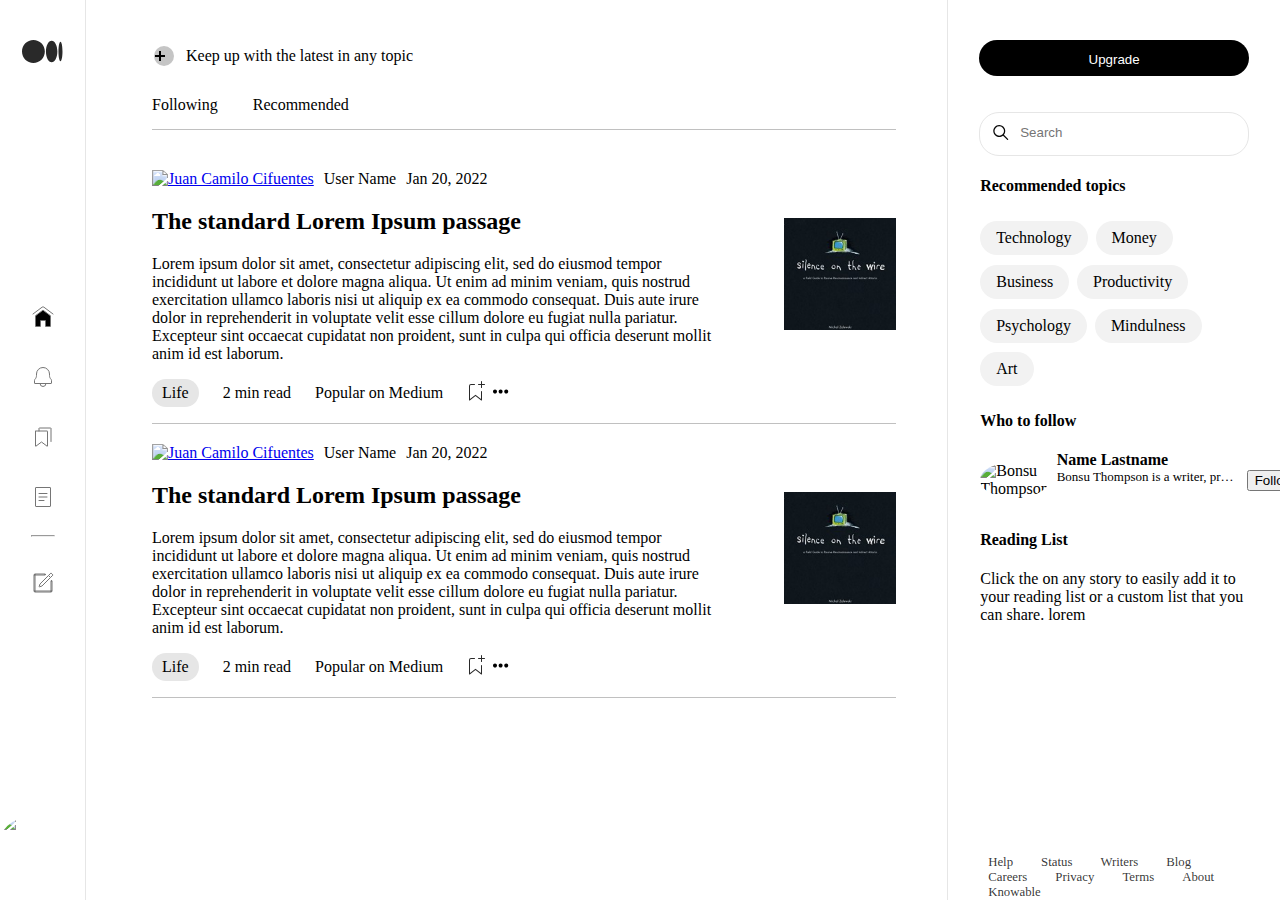
==== commit 902e8b33: "Merge pull request #11 from jccifuentes21/JuanCa" ====
--- a/index.html
+++ b/index.html
@@ -11,7 +11,7 @@
     <div class="container">
         <div class="left-sidebar">
             <div class="top-sidebar">
-                <a href="/index.html" class="home-btn">
+                <a href="index.html" class="home-btn">
                     <svg viewBox="0 0 1043.63 592.71" >
                         <path d="M588.67 296.36c0 163.67-131.78 296.35-294.33 296.35S0 460 0 296.36 131.78 0 294.34 0s294.33 132.69 294.33 296.36M911.56 296.36c0 154.06-65.89 279-147.17 279s-147.17-124.94-147.17-279 65.88-279 147.16-279 147.17 124.9 147.17 279M1043.63 296.36c0 138-23.17 249.94-51.76 249.94s-51.75-111.91-51.75-249.94 23.17-249.94 51.75-249.94 51.76 111.9 51.76 249.94">
                         </path>
@@ -80,7 +80,124 @@
             </div>
         </div>
         <main class="content">
-            Lorem ipsum dolor sit amet consectetur adipisicing elit. Perspiciatis inventore doloribus animi sint unde minima nisi similique voluptate aperiam. Nulla ipsa reiciendis recusandae a dicta voluptatum quae amet doloribus ea, praesentium velit nam reprehenderit veritatis, maxime, atque aut earum libero. Est animi nihil repudiandae sapiente, consectetur a nisi. Deserunt porro nihil iure neque corporis quia, aperiam officia suscipit fuga pariatur temporibus illum hic consectetur? Nostrum officia illum consequuntur magnam voluptas excepturi consectetur corrupti quos reiciendis nisi? Nesciunt quae pariatur voluptatum accusantium, ipsam id architecto! Veritatis eius magnam veniam quas nostrum eos numquam odit, distinctio voluptate explicabo dicta totam quae, ratione laudantium aliquam placeat in sint deserunt cum debitis deleniti saepe accusamus illum? Cumque non soluta illum obcaecati, error architecto qui perspiciatis nulla expedita possimus facere neque, ad vel suscipit, modi aperiam explicabo excepturi enim quaerat laborum commodi maiores porro? Fugit vel nostrum repellat delectus ipsam animi quidem eaque, dolore quia accusantium blanditiis dolorem rerum eos impedit, perspiciatis aut error sint tempora earum voluptate totam nisi odit! Placeat maiores explicabo repudiandae iure officiis magni voluptatem soluta excepturi laboriosam praesentium impedit illum recusandae asperiores cupiditate reiciendis vel qui at commodi, non est ad aspernatur sequi aliquid. Totam maiores et optio harum dignissimos minus enim soluta ex? Sit, voluptates exercitationem dolorum ullam tenetur quia? Quas rerum corporis modi tempora unde distinctio ad saepe. Odit suscipit nobis culpa? Ratione consequatur reprehenderit earum odit nesciunt nemo illo optio, repellat ipsa quia, similique sequi at minus dolore ipsum nihil laboriosam tempore deserunt consectetur quas. Amet laudantium obcaecati alias expedita optio ullam a, reiciendis sequi debitis fuga similique aliquid id aperiam veritatis! Accusamus iste possimus iure, natus, incidunt obcaecati reprehenderit ipsam saepe a assumenda consectetur eveniet aspernatur numquam tenetur delectus soluta ut distinctio laborum? Nemo iure unde exercitationem officia architecto reprehenderit ut quos perferendis natus minus nam explicabo quia totam reiciendis, nostrum dolorum ipsum mollitia vitae dolorem itaque qui aut deleniti minima! Aliquid blanditiis atque, quae reiciendis voluptatem fuga eius nobis! Fugiat, corrupti. Quaerat assumenda dignissimos quisquam velit repudiandae? Harum libero atque totam dicta nam hic aspernatur ducimus saepe officiis voluptates. Distinctio porro adipisci cumque sequi eum, quam corporis consectetur temporibus voluptates ipsa asperiores enim esse veritatis saepe necessitatibus molestiae, quaerat sed omnis unde totam, molestias quisquam assumenda. Maxime, doloribus earum, distinctio voluptate numquam possimus tenetur, laudantium impedit neque ex temporibus similique praesentium ipsa voluptates optio repellat quas totam dolore id sint ducimus in magnam eveniet! Assumenda veniam, atque, minima nam ipsam nisi consectetur deleniti aut ab distinctio cupiditate natus nostrum sunt officiis, enim itaque. Culpa modi maiores mollitia neque reiciendis vitae dignissimos error explicabo! Qui, error accusamus, soluta in hic tempore repellendus pariatur deleniti, ipsa quisquam reprehenderit enim veritatis ad vel excepturi earum odio aliquid amet corporis laboriosam. Cupiditate omnis expedita cumque blanditiis earum accusantium asperiores nemo! Facere sequi temporibus sit voluptatibus voluptate dolore eaque mollitia quaerat magni ducimus obcaecati architecto facilis, numquam molestiae necessitatibus ex, amet assumenda dignissimos velit esse quae repudiandae. Ipsa voluptate veritatis repellendus eius voluptatibus, at impedit! Repellendus libero pariatur quaerat incidunt mollitia, provident ad, perspiciatis fugit laborum culpa assumenda quam suscipit, illum nihil debitis quo voluptate voluptatum nisi! Quae debitis praesentium dolore optio illo eligendi perspiciatis rem, beatae ipsam repellendus delectus nemo alias at voluptatibus repudiandae, eaque tenetur ad quos! Sint quaerat non, amet quam nobis iure assumenda accusamus sed pariatur quidem aliquid nam saepe. Et fugiat aperiam iure repudiandae. Sint fugiat voluptas ex possimus ratione temporibus cum alias, fuga obcaecati sapiente magnam doloribus ea. Molestias ipsa ducimus magni aut quibusdam sequi maiores ex. Harum ea ex consequuntur modi eveniet quia, reprehenderit voluptates dignissimos quis facilis! Corrupti animi earum expedita illum sunt quibusdam, consequuntur nesciunt dolore incidunt inventore sit. Vel eius exercitationem pariatur maxime dicta unde. Quaerat illum fugit culpa saepe blanditiis. Ullam eius minus eveniet, voluptatem, laborum veniam ab exercitationem voluptate molestias veritatis tempora, eos debitis atque distinctio! Facere distinctio, non eos obcaecati ipsam impedit voluptates qui magni quod cum molestias modi adipisci numquam deleniti eaque omnis sit blanditiis unde, culpa aspernatur, ipsa ratione odio expedita? Et cum hic iure error. Sequi eius aperiam consequatur neque dolores voluptas sit sapiente reprehenderit accusamus blanditiis nisi vitae veritatis, excepturi dolorum odio. Eos officiis dolorem minus tempore, aliquid repudiandae, labore officia cum non reiciendis earum porro? Voluptatibus ipsa odit facere quidem libero temporibus architecto, necessitatibus commodi ad totam iusto asperiores sequi id ullam quas a laudantium quam praesentium, non cumque minus perspiciatis reprehenderit aliquam doloremque. Libero modi repudiandae natus atque saepe dolores explicabo blanditiis? Numquam maxime eveniet in ab ea. Facilis ducimus ad dolorum explicabo corporis magni possimus corrupti vero dolor laudantium ut sint, molestias assumenda nisi beatae dolore quidem, aliquid, error officiis temporibus ipsam quas? Velit delectus aliquid commodi similique dolores sapiente harum! Laudantium nihil eum voluptatibus ex rem quia ab corrupti nisi sapiente, voluptas libero blanditiis sequi adipisci ipsum inventore voluptate porro temporibus eos magni facere obcaecati cumque consequatur? Officia, consequatur dolorum. Natus culpa ratione, aliquam quia numquam assumenda ea commodi! Vero culpa laboriosam et, ea, nemo, nulla a libero sapiente ab iure eum adipisci recusandae qui accusantium quo minus repellat voluptates esse tempora facilis? Quis, velit quod maiores minus enim voluptatum ex nemo odio aliquam iure libero iusto nostrum commodi quos porro. Quos neque consequuntur illum reiciendis sint suscipit sit nesciunt dignissimos laboriosam, blanditiis accusamus, perspiciatis facere nobis reprehenderit autem! Unde dolores odit a nulla error nihil doloremque fuga facilis deleniti vero voluptatibus tenetur saepe vel itaque molestiae quibusdam accusantium ratione dignissimos quas, est odio? Illo magni numquam animi distinctio maiores suscipit voluptatibus exercitationem incidunt repellat assumenda. Dicta totam tenetur laboriosam nemo omnis ab labore id cumque, dignissimos quas ipsa debitis quos, cupiditate illo deserunt suscipit! Temporibus exercitationem, et magni quisquam officia dicta earum magnam numquam odit nulla, dolores, id tempora ratione debitis. Quaerat explicabo est velit at exercitationem, eius quod harum, provident, ipsa repudiandae aspernatur error id reiciendis? Officia accusantium voluptatem eius earum, laborum natus. Laboriosam neque repellendus nostrum voluptas velit illo nemo, eos quia explicabo corrupti nisi, minima tempore corporis amet, maiores sequi! Perferendis nihil culpa consectetur voluptate maiores deserunt ex, quia beatae quaerat itaque tempore? Reprehenderit accusantium vitae excepturi earum. Ut velit nulla, iusto ipsa rerum, voluptatum officia veniam illum accusamus facilis omnis molestiae vero maiores numquam. Nam molestiae accusamus sapiente quis blanditiis laboriosam eligendi quod aperiam nihil. Consequatur animi quo, magni cumque incidunt blanditiis quam sit. Rerum minima dignissimos vel voluptas. Magnam provident voluptatum aliquam sapiente veniam dolores, dignissimos omnis enim, repellat obcaecati sed molestiae est, libero explicabo. Cumque laboriosam obcaecati debitis neque possimus maxime, dignissimos officiis reprehenderit totam ipsa facilis, reiciendis quasi minus atque fugiat quo sapiente enim quisquam tenetur labore veniam optio odit voluptatibus eaque? Sequi deleniti atque ipsa temporibus praesentium sapiente, sed tempore? Nobis consectetur esse suscipit necessitatibus aspernatur consequuntur beatae quam porro ex dolore cupiditate reprehenderit in, tempora quia corrupti, blanditiis doloremque vel. Fugiat ullam cum quis ratione, rerum laudantium accusamus quaerat culpa nesciunt facilis? Cupiditate modi aliquam facilis magni eaque! Voluptatibus hic voluptatem cumque illum accusantium sunt dignissimos, temporibus minus natus. Vitae expedita optio pariatur. Deserunt nobis corrupti iste mollitia eligendi facilis culpa error vero voluptatibus esse, quae omnis tempore numquam exercitationem ipsam dolorum adipisci laboriosam officia rerum perspiciatis illum velit. Voluptatibus quas molestiae ut impedit nam commodi voluptate doloribus enim magnam nobis. Reprehenderit repellat, explicabo officiis ad eum, dolor quasi delectus, impedit dolore tempora suscipit reiciendis velit temporibus eaque aliquam voluptatum excepturi illo ab a deleniti dolorum repudiandae! Mollitia, nobis! Alias, sed doloribus. Doloremque, aspernatur asperiores doloribus rerum placeat hic debitis sint, fuga libero dolore ad neque. Officiis maiores nostrum dolorum esse atque accusamus impedit debitis cumque quis, magni ipsum tempore laudantium incidunt minima libero quia consequatur iusto voluptatibus nemo qui perferendis nihil eveniet eum corrupti. Consequuntur voluptatem dicta illo aperiam ratione consectetur earum praesentium aspernatur neque pariatur quidem quas numquam veritatis cum, sequi molestiae voluptatibus doloribus quaerat nihil nesciunt ipsa eligendi ullam quos! Nobis, molestias? Deleniti inventore quibusdam explicabo voluptate. Ab, adipisci fugit unde architecto excepturi veniam nesciunt id ducimus ullam dolorum ipsam, temporibus perspiciatis itaque est iure rerum optio officia? Labore soluta quibusdam doloremque dolores corrupti facilis! Voluptatum blanditiis expedita delectus sed, neque sint necessitatibus id tempore nesciunt molestias corrupti enim ab adipisci. Dolorem fugit dolor debitis assumenda nulla ratione non porro vero nam voluptatem, ad perspiciatis et rem, a provident recusandae sit enim saepe voluptates ex inventore. Molestiae, reiciendis, alias quidem dolorum minima ullam a sunt magni laudantium nesciunt blanditiis. Necessitatibus dolor eius fugiat, facere distinctio ullam voluptates nulla, architecto, rerum cum quasi vero. Delectus repudiandae beatae id illo maiores quasi unde quos placeat voluptate a ex quibusdam quam, exercitationem dicta, ullam adipisci expedita? Non iure ipsa inventore iusto maxime quos enim quibusdam quia eos id amet ipsum repellendus quod quidem praesentium repudiandae placeat, laborum nam accusamus animi. Ipsum, mollitia? Explicabo dicta et ad in sequi dolores neque, quod sit dignissimos! Assumenda porro provident harum, at dolores est dicta commodi necessitatibus ab nobis deserunt, unde velit atque quibusdam ad. Quidem, blanditiis suscipit nobis libero at porro sapiente quaerat iure sunt quia. Eum facere aliquid itaque porro assumenda eos doloribus molestiae? Aut illum numquam, fuga, eos quaerat necessitatibus porro officia culpa vitae accusamus magni excepturi fugiat iure cum nulla, repellat obcaecati expedita explicabo distinctio repudiandae hic minima itaque. Assumenda, vitae exercitationem! Magni modi expedita, ratione provident a tempore voluptatem doloribus mollitia qui nesciunt eius odio voluptates. Rerum eum impedit asperiores hic non odio illum reprehenderit dicta, corporis eaque maxime ut nam mollitia perferendis, dolorum quia eius ex. Repellat accusamus ut vitae et mollitia laborum? Quia ea sint, accusamus fugiat, blanditiis, maxime minima nihil aut enim magni tempora nulla voluptate praesentium placeat fugit omnis quis rerum quam voluptas doloremque expedita at voluptatibus. Sint expedita quae asperiores cupiditate id porro eos consequatur ratione nisi, excepturi neque, repellendus distinctio, ea autem consectetur. Libero accusamus molestias nam sed voluptates porro possimus deserunt earum placeat totam ut expedita, vero dicta provident officiis sequi recusandae sit, qui quia quos et rerum maxime consequatur? Ipsum, qui. Suscipit ab tempora porro qui quia ea tempore beatae. Nemo odit alias inventore repudiandae atque ipsum soluta sint enim adipisci, qui cum tempora sequi corrupti illum eum repellat eaque dolore consequuntur sed fugiat animi esse quae numquam veniam? Voluptatem numquam ex adipisci neque. Aliquam asperiores architecto voluptas unde itaque amet molestiae temporibus. Tempora illo aliquam eius officiis vero, labore rerum, atque laborum sed reprehenderit odio dolorum accusantium velit. Consectetur ipsum, tempore error soluta vitae optio sint praesentium voluptatibus, placeat dolores architecto ducimus expedita numquam quaerat cumque officia nostrum dolorem quidem quos qui. Corrupti hic ducimus inventore unde, cum id exercitationem animi odit voluptates excepturi magnam modi similique optio beatae ab ipsam sit soluta adipisci quas. Rem eum et vitae totam quas illum excepturi quae quo, officia quam beatae iusto, quibusdam maxime pariatur! Quae quasi qui in sequi tempore aspernatur delectus sit porro? At laborum incidunt voluptatem blanditiis nesciunt velit eveniet neque. Non est earum illo, provident architecto tenetur nihil odio eius commodi ea. Rerum corporis repellendus, maiores voluptatem voluptates nostrum nulla. Cumque laudantium impedit adipisci ratione soluta. Dignissimos consequuntur sed quam ullam perspiciatis beatae neque excepturi quod velit accusamus quibusdam doloribus amet labore cum ad corrupti magnam, repudiandae totam porro est facere impedit ipsum commodi voluptatum? Dolores eaque temporibus provident facilis quibusdam asperiores hic aut officiis in perferendis eum, quaerat voluptas vitae? Laudantium inventore reiciendis nam fugiat aut numquam architecto veniam assumenda repellat! Doloremque corrupti fuga sit, a voluptate quisquam obcaecati amet odit asperiores voluptatibus iusto, maxime repellat! Adipisci quam deleniti quo dolorem cum, quibusdam libero repudiandae hic, id optio accusantium exercitationem velit, obcaecati vitae veritatis similique error ea consequatur! A voluptates modi laboriosam, architecto error, natus expedita animi cumque quos iure accusamus nostrum iusto qui saepe cum dolorum illo ducimus possimus mollitia? Magnam magni provident nam reiciendis fugit velit veritatis vero, facere, id rerum esse ut ad iste consequatur quaerat cupiditate in, adipisci mollitia culpa nobis ullam dicta. Optio obcaecati alias, laudantium sapiente sunt est tempore pariatur consequatur incidunt, dolores eveniet ea iure quaerat illo quos, fuga aspernatur eos officia consequuntur. Nisi ullam aspernatur at veniam. Aut saepe, nesciunt itaque ab odit tempora! Et rem distinctio commodi odit consequuntur, quae asperiores nihil blanditiis ea quidem a dolore quaerat omnis labore error ullam voluptatum esse porro vel inventore! Impedit eveniet voluptas eius facere doloremque, quisquam debitis laborum. Blanditiis temporibus eos veritatis, repellat eaque laborum numquam doloribus nisi accusantium nemo illum ratione iure debitis quae repellendus vel molestiae magnam totam accusamus enim eius praesentium! Est ullam deleniti ipsam amet praesentium laboriosam possimus accusamus molestias. Blanditiis a repudiandae quod molestias quas. Voluptatum veniam, ratione nobis quos, iusto velit hic quisquam dicta ipsam temporibus facilis, fugit laudantium. Cupiditate iure iusto et, sed delectus dicta, impedit esse dignissimos illum maiores consequuntur nisi dolor nesciunt quos voluptates unde quaerat fuga sapiente distinctio quam doloribus quisquam ducimus earum. Minima tempora sunt animi ea optio eum quos, perferendis voluptas ut aliquid accusantium omnis temporibus in nisi? Eius ut sunt commodi officia debitis id autem sequi? Dolorem ab magnam sed tempora possimus temporibus accusamus doloribus, aut ex dolore libero accusantium exercitationem excepturi mollitia culpa illo sint. Delectus voluptatum dicta atque error nisi necessitatibus distinctio consequuntur quibusdam nam esse, laboriosam nulla numquam eligendi expedita ratione nihil laudantium. Ullam sunt rem alias repellat, pariatur earum, culpa obcaecati similique nulla veritatis et asperiores eveniet aperiam molestiae harum, quia debitis. Eum id deserunt assumenda quae doloribus cupiditate omnis! Voluptatem laboriosam porro quae blanditiis quas sint facere qui voluptates ex tempore facilis ad sequi illum, deleniti architecto aperiam dignissimos quia laudantium harum hic nobis voluptate obcaecati. Dolore vero cupiditate animi a velit nobis tenetur culpa, ipsum laborum enim, deleniti molestiae in similique, assumenda asperiores explicabo! Nobis, doloribus optio facilis, impedit nihil fugiat mollitia placeat sunt minima sint recusandae molestiae eligendi tempore veritatis amet officia temporibus aspernatur repellat corporis voluptatibus pariatur cum? Nobis omnis beatae error. Quod, atque. Voluptatum, asperiores distinctio excepturi aperiam eius id autem a soluta molestias similique. Vero cum, porro quae deleniti aliquid qui vitae blanditiis vel maiores doloribus eligendi voluptatem nisi voluptas modi possimus repellat, assumenda et repellendus! Temporibus doloremque ducimus incidunt. Dicta maxime ullam reiciendis, eos quam ad minus, ducimus et soluta cum optio amet quis illum non at officiis quisquam rerum, repudiandae consequuntur alias. Magnam assumenda commodi praesentium, ea quis impedit ut ipsum rem id nisi expedita vero mollitia asperiores omnis minima magni totam vel deserunt aperiam quidem culpa nobis voluptates incidunt? Vel sapiente, porro quas, architecto eligendi iste unde maiores possimus obcaecati quisquam magnam eaque molestias excepturi dolore quia libero? Necessitatibus neque animi optio, soluta ducimus officia atque laborum quis quaerat! Quo deserunt, totam sequi sint velit porro expedita error officia accusamus ipsam illo, eligendi non, corporis officiis dolorum consequuntur. Voluptatem ex vero possimus, esse saepe non rerum numquam deserunt. Voluptatibus eius deserunt porro obcaecati quia voluptate ipsa, dolores veniam! Maiores voluptatem eaque a possimus nulla ratione ipsa, quis esse sed! Quod error commodi sed corrupti ut rem necessitatibus, repudiandae possimus facilis a consequatur est soluta molestias numquam perspiciatis alias laborum, odio eveniet dolorum amet saepe nemo iusto? Doloribus mollitia aliquam officiis ipsam dolores iusto unde dolorum quis aut exercitationem quam repellat voluptatibus, ullam sequi earum dignissimos fugit, magni error sit praesentium nobis hic amet est? Debitis, distinctio assumenda aspernatur ab, cumque accusantium, eos esse eligendi vel reiciendis error. Vel reiciendis numquam tempore neque qui temporibus a, cupiditate corrupti tenetur, iusto voluptatem. Ex, tenetur eligendi! Delectus ratione assumenda fugit reiciendis mollitia corporis suscipit. Eos consequuntur pariatur quam, minima ratione praesentium dolores atque similique repellendus harum quae, amet, ut debitis optio id ipsum vel officia alias accusamus earum labore aut! Tempore aut autem qui voluptatibus! Doloribus omnis culpa blanditiis pariatur impedit necessitatibus repellat ipsa maiores aut consectetur rem perferendis fugiat dicta, architecto, quo cum tempora consequatur alias dolorum. Ratione itaque officia aut omnis odio ut ipsam earum recusandae? Praesentium voluptatem doloribus quisquam repudiandae mollitia ut illo debitis velit iure laudantium! Velit, delectus laborum numquam voluptatem incidunt, tenetur maxime unde tempore fugiat eius cumque animi. Aspernatur sed dolorum nam veniam possimus est beatae, perspiciatis molestiae nostrum voluptates eos debitis consectetur ut eligendi molestias ducimus cum perferendis veritatis nulla accusamus quod. Reiciendis praesentium eaque doloribus sed. Exercitationem dolorem eligendi sunt repellendus error odit. Esse odio, quam sequi ab doloribus quaerat earum autem atque est voluptates tempora consequuntur, libero laboriosam qui repellendus velit debitis saepe veniam? Saepe labore, voluptatem amet minima provident iure quibusdam obcaecati iste ipsum nostrum assumenda voluptas natus delectus ullam perspiciatis facilis quia fuga possimus, adipisci ea autem recusandae. Sit repudiandae mollitia at quas dolore esse incidunt in beatae quam veritatis ad commodi natus modi explicabo molestiae exercitationem delectus cum placeat voluptas, fuga dignissimos. Minus amet natus ipsa dignissimos, officia vel cumque obcaecati aut eligendi deserunt perferendis eaque quos id accusantium, dicta facere delectus error exercitationem nihil eum temporibus, laudantium et quae iure. Provident beatae assumenda voluptatibus exercitationem quas facilis hic quasi, sapiente aut! Reprehenderit aliquam quam vitae asperiores nisi perspiciatis, ipsam tenetur! Ducimus suscipit odit aut a blanditiis id. Ullam dolore porro voluptates quas deserunt eaque maiores saepe. Earum iure, aspernatur cupiditate tempora culpa cumque illo fugiat voluptas ipsum eligendi sint ipsam nemo saepe. Excepturi earum laborum debitis magnam, fugiat voluptas aspernatur minima vitae sunt quidem ut modi maxime ducimus vel, distinctio ratione quas. Veritatis, necessitatibus nemo! Expedita nesciunt maiores animi aspernatur reprehenderit, porro ducimus quidem tempore molestias quo provident quos mollitia ab aliquam veritatis dolorem iusto earum numquam labore iste facere ratione. Soluta blanditiis aut eligendi! Fugiat repellat ducimus iusto amet voluptate quisquam eius nostrum quidem pariatur itaque, iste molestias quia nisi unde necessitatibus, autem aperiam temporibus libero rem laboriosam, quibusdam consectetur illo? Blanditiis cum rerum debitis eum tenetur, aspernatur expedita eveniet totam quo. Alias inventore accusamus non iste eos animi laboriosam quod modi. Quo debitis amet labore, culpa hic ipsam natus in. Obcaecati, veritatis non! Ea magnam, corrupti ullam saepe nemo dignissimos nam deserunt earum. Deserunt sapiente natus maxime libero corporis, deleniti distinctio explicabo accusantium ab veniam enim. Cupiditate tenetur commodi totam ducimus temporibus ipsa fuga dolorem blanditiis. Obcaecati asperiores eum quos praesentium nulla accusantium dignissimos odit iusto possimus esse? Deleniti, at culpa nihil aspernatur, odit, ipsum rerum delectus incidunt qui officiis atque sint dolore. Dolorem, provident! Excepturi eaque, qui laudantium totam id fugit iusto omnis tempore a expedita officia veniam ducimus voluptatibus quam sint sapiente similique cupiditate adipisci laborum suscipit tenetur eius! Sapiente corporis nulla a minima, id ullam beatae blanditiis, similique voluptatem harum laudantium consequuntur voluptatum dignissimos repellendus saepe voluptate, quaerat quis itaque? Dicta adipisci voluptatibus veritatis repellendus nulla suscipit ad iste? Nesciunt, odio in? Deleniti dolore praesentium natus corporis quo corrupti repellat, esse quae doloribus consequatur, molestiae dignissimos, ullam tempora numquam adipisci porro aliquam earum optio! Dolore quaerat, magni doloribus perspiciatis facere minima. Porro possimus natus atque numquam, vel fuga? Necessitatibus sit, facilis impedit quam officiis iste atque placeat! Esse, iusto sit eius repudiandae sint, officiis reprehenderit dolores temporibus dolorum vel autem deleniti quia. Fugit assumenda ut perferendis suscipit error voluptatum magni laboriosam! Eius voluptas ipsam, velit sapiente incidunt enim reiciendis, minima porro ratione, quia amet sequi! Odit tempora voluptate asperiores minus temporibus dolor quisquam minima nihil a veritatis voluptatum quae eveniet dignissimos ipsum, repellat excepturi autem beatae aperiam voluptatem et consectetur quasi alias! Dolores maiores commodi veniam inventore quis repellat numquam rerum obcaecati, voluptatum iure, possimus blanditiis rem officia dolorum modi error aliquid id consequuntur atque fugit quam? Necessitatibus nulla iure quaerat blanditiis mollitia voluptas! Suscipit doloremque ea, qui minima minus commodi dicta totam dolore, quisquam ducimus nulla consequuntur quidem enim. Mollitia voluptas vero repellat, tempore eveniet hic illo sequi minima nobis eligendi, velit optio fugit quasi molestiae provident quidem facere doloremque et modi officiis dolorem maxime. Sed dolorum laborum nihil odit eveniet libero, enim consequuntur maiores ratione rerum quasi minus eaque maxime. Ab culpa ut, in iusto repudiandae assumenda vero quidem eligendi exercitationem sint ducimus sunt velit dolorem officia sit inventore. Expedita consectetur eaque ea ratione cumque quo repellendus atque aperiam perspiciatis beatae dolorem, ducimus quia eum ut reprehenderit commodi, aliquid corrupti suscipit cupiditate doloremque itaque labore deserunt error sint? Maxime fuga tempora, molestias doloribus mollitia laborum consequatur sapiente quo beatae debitis hic provident vero magnam possimus exercitationem facere? Nulla quis molestias corporis nobis possimus error fugit laborum esse, consectetur accusantium natus deserunt perferendis, ab in eius aperiam placeat cum aliquam debitis nam dolore? Ullam maxime, repellendus inventore sunt veniam fuga numquam suscipit! Praesentium nam quisquam tenetur, modi neque deserunt veritatis quod reprehenderit optio incidunt repellendus, quas esse nesciunt velit sunt deleniti nihil corporis sapiente! Odio deleniti a pariatur itaque, quisquam adipisci exercitationem quibusdam debitis neque dolore dolorem rerum dignissimos quidem nisi esse eveniet. Ipsum beatae totam ut natus nobis nihil necessitatibus ab suscipit deserunt officia fugit delectus a facilis eligendi aliquid, cum ipsa quos architecto placeat. Rem laudantium reprehenderit omnis aliquam eum repellendus dolorem. Quia praesentium labore consequuntur dolore quasi cumque nulla sed laudantium dolorum, animi voluptatum magni nam harum quam quaerat explicabo, possimus odit ut delectus modi nisi eum rem facilis. Incidunt nam similique, molestiae quam minima tempora vitae quo? Adipisci reiciendis molestiae ut! Eligendi nostrum veniam officia eum eos. Perspiciatis soluta dolorem quia minus tenetur necessitatibus deserunt voluptatum eligendi ducimus dignissimos pariatur unde quaerat, molestias neque quae corrupti dicta, excepturi aut dolor velit repellat sint vel sed sunt! Ad dicta tenetur at excepturi eos eius. Soluta nulla atque magnam perferendis praesentium sapiente voluptate dolores earum rem animi eum veritatis excepturi velit eos facere, fugit quas doloremque! Iusto aut voluptate voluptatibus incidunt id ad perferendis, libero dolore quasi? Veniam, minima sapiente, velit temporibus autem vitae optio exercitationem cupiditate quam reiciendis esse quas quisquam. Maiores consequuntur dolorum at. Id eveniet sapiente ab ea eius explicabo quis facere deleniti a atque necessitatibus optio rerum expedita commodi, nobis placeat eum eligendi nulla similique iste, ipsum sed est obcaecati. Deleniti iste fugiat quam, unde nemo amet temporibus dolores vitae harum illo sapiente aperiam reprehenderit suscipit corrupti quibusdam impedit quaerat soluta adipisci autem fugit error nesciunt totam necessitatibus? Natus distinctio quia iure? Et necessitatibus ullam vel eius, officia temporibus quae quidem corporis doloremque laudantium, consectetur nam voluptatem aut est, pariatur nemo in obcaecati. Delectus voluptas molestiae nihil velit? Reprehenderit asperiores neque ullam architecto nemo quia pariatur. Quae tenetur sequi, facilis tempora vero labore vel totam repellat veritatis eius aperiam non culpa laboriosam voluptatem est. Obcaecati atque numquam ipsa vel, optio impedit eveniet rerum quod temporibus quis pariatur nisi cupiditate. Ullam sed adipisci, voluptatibus deserunt obcaecati provident veniam distinctio ab saepe veritatis fuga? Consectetur eveniet earum quasi quam. Quaerat assumenda dolorum, quasi eligendi illum numquam, suscipit culpa, cum error rem et. Quia quos minus sit aut modi incidunt blanditiis sequi ipsum nihil, ut tenetur ea dignissimos voluptatibus! Ratione sapiente autem eius sed adipisci aliquid suscipit voluptate veritatis id placeat obcaecati excepturi quasi eos amet nesciunt, sunt minima perferendis et. Tenetur voluptas sunt enim repellendus rem excepturi dolorem, quisquam pariatur, nulla earum odio illum quaerat assumenda sapiente dolores, distinctio ut veritatis minus obcaecati? Odit vel ipsa doloremque velit provident aut sequi rem voluptates quis voluptate exercitationem enim voluptatibus quibusdam officiis quae aperiam expedita qui, nam ut. Deleniti, non! Veritatis, ipsum! Aliquam aliquid quam, minima reprehenderit assumenda doloribus vel eveniet eligendi quis quaerat recusandae molestiae ratione aspernatur? Ut odio a, ipsa iure veniam minus enim, reiciendis pariatur aut sequi possimus similique. Ipsa numquam nihil itaque, adipisci distinctio magni nostrum? Possimus quibusdam, id voluptates tenetur hic delectus exercitationem laboriosam numquam debitis aperiam eius illum ipsa nihil ipsam nostrum. Accusantium possimus obcaecati saepe. Necessitatibus dolore quae earum fugit ducimus dicta ullam eligendi officiis, alias facere, dignissimos ea ut consectetur voluptatem labore voluptas voluptatibus porro neque quos aut impedit expedita, quas nam? Maiores fugiat, nesciunt vel nobis eaque vitae vero, libero quasi ad harum sequi pariatur aspernatur iste voluptate debitis saepe! Sit, ex soluta dolore commodi mollitia maxime? Ex numquam asperiores omnis corrupti fugiat, optio nisi reprehenderit odit repellat animi quae, magnam error suscipit. Soluta, tenetur. Tenetur alias voluptatum, cum vitae non deleniti nulla ea officia nisi? In veniam consectetur unde dolorem adipisci, delectus dolore pariatur tenetur, deserunt quo beatae voluptas inventore, ipsum quibusdam vitae cumque ex neque dicta? Voluptates cumque incidunt suscipit repellendus temporibus qui unde. Harum iusto quam vel quasi in aliquid alias, animi repellat accusantium nostrum, iste voluptatem ipsam nemo tempore suscipit, similique dolorem at rerum porro dolore corporis? Numquam quis nemo officiis nam odit magni corporis aperiam quisquam sit aut reprehenderit sunt repellendus, ipsam optio asperiores. Sit accusamus possimus itaque maxime vero? Velit ducimus quisquam ab at mollitia sit ullam harum voluptas? Dicta amet atque cum temporibus suscipit! Enim, quas obcaecati possimus provident eius illo maiores commodi temporibus alias eos repellat hic ullam quaerat rem deleniti voluptate! Voluptatum iusto earum quam quae. Eos quis iste beatae facere mollitia, itaque laboriosam, earum commodi animi vel dolorum, eaque aliquam alias saepe aut eveniet enim similique incidunt? Qui labore vitae officiis pariatur, perferendis consequuntur, iste voluptatibus reprehenderit placeat veritatis, perspiciatis ad quia! Eaque fuga eius laboriosam architecto praesentium ipsum veritatis totam accusantium deleniti expedita, ipsam alias qui recusandae ipsa nisi sit dolorem tempora non labore minima. Iure cumque autem animi excepturi architecto? Non eum qui excepturi distinctio asperiores quo nobis voluptas suscipit dolores fuga, tempore esse quas possimus optio quibusdam labore, aut illo iusto voluptatum repellendus ratione! Fuga ut esse placeat, qui dolore soluta ipsa natus animi non deleniti totam possimus accusamus adipisci sit quia sequi vel eligendi. Numquam nam rem eveniet porro ad debitis quibusdam fugit excepturi dolor obcaecati, omnis alias dolores tempora, veritatis id consequuntur reprehenderit quidem enim non dignissimos perspiciatis asperiores, at voluptatibus sit. At alias dolores, tempore qui veniam quo officia sit similique voluptate perferendis odit deleniti! Qui, sapiente! Saepe optio dolorem ipsa, nam, sit minus odit, doloremque et odio dolores ipsum dignissimos hic quasi. Veniam sint ullam et a necessitatibus at aspernatur ipsum nostrum molestiae nulla minus consectetur, doloremque libero eius illum nihil deserunt odio! Obcaecati tenetur quas ratione, voluptatibus quae soluta? Possimus, aut? Nobis, ex labore non totam repudiandae nulla fugit impedit voluptatum numquam. Inventore modi quia, corrupti qui totam cupiditate iste similique quos! Error, quia tempore dolorum, culpa incidunt corrupti accusantium amet totam odio at assumenda illo, iusto earum dignissimos itaque et omnis nesciunt inventore aliquam molestiae numquam id quisquam illum excepturi? Voluptatum perferendis architecto reiciendis, aperiam ipsam consequatur doloremque ad placeat, earum temporibus harum! Hic corrupti eius blanditiis voluptas mollitia reiciendis ipsum harum doloremque, iusto quisquam. Quas fugit quasi corporis tempora architecto laborum vero, quae eaque consectetur amet hic repudiandae in. At atque nobis minima odit commodi mollitia! Nesciunt officiis deleniti quod sunt aliquam totam expedita officia possimus exercitationem harum! Esse, a iste beatae nesciunt corporis nostrum, ut deleniti, ea impedit aliquam sapiente rerum! Maxime unde itaque quos, sapiente a asperiores ullam consequuntur numquam quidem adipisci dolor quisquam amet illum, neque porro! Odit dicta corrupti consequuntur quam unde nobis ipsa? Inventore magni recusandae ipsa labore modi velit fugit doloribus deleniti dolorem, nemo cumque ipsam nobis amet ratione pariatur eligendi ut voluptatum! Modi, dolorem architecto porro consectetur fugit maxime cumque. Nemo omnis harum eaque, cupiditate sequi veritatis est? Ut rerum alias saepe quos quasi, molestias harum? Aliquid, nihil omnis, eaque voluptates nisi repellendus beatae voluptas atque explicabo expedita corrupti impedit voluptate. Sed, temporibus optio vero perferendis autem doloribus recusandae nulla error, ex harum hic architecto ipsam dolorum consequatur dolore non porro? Tenetur magni necessitatibus distinctio maiores, in facilis aliquam ea aut tempore, obcaecati ratione nemo molestiae delectus itaque sit vitae quia mollitia velit autem possimus, hic culpa! Velit eligendi cumque officia sapiente aperiam aliquid nostrum harum maxime saepe rerum sunt exercitationem, aut vero, tempore, voluptas dolorem expedita debitis atque aliquam? Quasi dignissimos sit deserunt debitis, praesentium animi at nisi unde voluptatem dolores quaerat tenetur facere labore culpa porro nesciunt incidunt, totam a vitae. Nobis possimus mollitia sequi pariatur qui alias illo, laudantium placeat perferendis dolorum, esse rem eaque. Ipsam, aliquid veritatis. Quidem laborum non tenetur odio ipsa labore quos illo suscipit porro voluptatum sapiente praesentium corrupti explicabo optio debitis, voluptas accusantium quas eveniet hic ipsam recusandae eligendi eum? Atque, laboriosam aspernatur! Accusamus natus voluptatem eligendi minima inventore consequatur doloribus deleniti blanditiis. Nobis ipsum necessitatibus ex culpa modi hic perspiciatis delectus quaerat, enim error sapiente eius quibusdam consequatur commodi earum illo, repellat quia sint quasi iusto excepturi doloribus tempora. Ad saepe voluptates, cum, voluptate, optio incidunt repellat soluta est odit doloribus eaque numquam harum delectus ea temporibus ipsum quisquam nostrum deserunt. Cum dolores mollitia, eius ipsam dolore laboriosam doloribus deserunt repellendus aliquid error vitae ipsa ratione nobis nulla facilis adipisci veritatis maxime praesentium eos porro nihil quod inventore itaque quibusdam! Ipsum quo aut recusandae ea aperiam deleniti exercitationem nisi rem ipsa architecto, autem magnam cum repellendus quaerat eveniet? Quaerat cum eum modi magni maiores aut impedit ab nostrum ut provident debitis commodi beatae iste totam, voluptatem voluptas maxime dicta assumenda minima numquam. Quisquam, totam. Quaerat impedit magni laborum earum doloremque beatae sunt, explicabo, nisi omnis dolores debitis quae facere, alias corporis. Voluptas excepturi inventore reiciendis, aspernatur deserunt accusantium ex impedit iure obcaecati laborum doloribus vero adipisci autem asperiores sit. Delectus libero, distinctio omnis ratione ad et at eligendi minima quo accusamus. Porro in placeat laudantium repellendus nostrum fugiat natus id adipisci culpa tempora, voluptas mollitia odit voluptatem numquam ullam voluptate nemo soluta doloremque laborum quae nam eveniet atque magnam? Error temporibus distinctio eveniet nostrum debitis sequi beatae praesentium fugiat, doloremque minus autem, explicabo earum, ipsam nam maxime iusto incidunt. Nihil velit dolorem qui, libero atque ab pariatur nobis iusto, est officia beatae similique dicta itaque molestiae nesciunt illum perspiciatis nostrum ipsum adipisci modi veritatis voluptatem quasi excepturi? Quas nulla minima, suscipit ut quod obcaecati repellat similique numquam voluptates fugiat molestiae iure illo est asperiores consequatur laborum aliquam possimus quisquam! Enim soluta earum hic ipsum laboriosam ullam, nam consectetur, nihil ex nostrum accusantium eum vel itaque nulla dolores sint quasi optio corporis cum consequuntur! Exercitationem laboriosam similique doloribus quo. Nam laboriosam odio ullam quibusdam et cum recusandae culpa? Officiis vel doloribus nulla quis suscipit? Nostrum exercitationem rerum ducimus laudantium ratione saepe suscipit id molestiae! Aliquid, corporis molestiae, possimus deleniti totam dolorem ipsa sequi magni sint in voluptatibus soluta ipsam quasi officia nihil nisi obcaecati? Et, soluta asperiores neque atque dignissimos odio nulla.
+            <div class="top_index">
+        <div class="plusicon"><svg width="10" height="10" viewBox="0 0 10 10"><path fill-rule="evenodd" clip-rule="evenodd" d="M6 0H4v4H0v2h4v4h2V6h4V4H6V0z"></path></svg></div>
+        <div class="keepup">Keep up with the latest in any topic</div>
+    </div>
+    <div class="top_index_options">
+        <div class="index_options">
+        Following
+        </div>
+        <div class="index_options">
+        Recommended
+        </div>
+        
+    </div>
+    <hr class="index_line2">
+        <div class="index_post_header">
+            <div class="index_post_img_date">
+                
+                <div class="bottom-img">
+                    <a href="/HTML/profile.html" class="sidebar-profile-img">
+                        <img alt="Juan Camilo Cifuentes" class="post_image" src="https://miro.medium.com/fit/c/40/40/0*u5o7IwQ_fYUZywVQ" width="32" height="32">
+                    </a>
+                </div>
+                <div class="username_index_post">User Name</div>
+                <span>Jan 20, 2022</span>
+            </div>
+            <div class="index_post_box">
+                <div class="profile__post__content__description">
+                <div class="index_box">
+                    <div class="post_index_title">
+                        <h2>The standard Lorem Ipsum passage</h2>
+                    </div>
+                    <div class="post_index_description">
+                        <p>
+                            Lorem ipsum dolor sit amet, consectetur adipiscing elit, sed do eiusmod tempor incididunt ut labore et dolore magna aliqua. Ut enim ad minim veniam, quis nostrud exercitation ullamco laboris nisi ut aliquip ex ea commodo consequat. Duis aute irure dolor in reprehenderit in voluptate velit esse cillum dolore eu fugiat nulla pariatur. Excepteur sint occaecat cupidatat non proident, sunt in culpa qui officia deserunt mollit anim id est laborum.
+                        </p>
+                    </div>
+                    <div class="bottom_index_box">    
+                        <div>            
+                        <ul>
+                        <li class="tag">Life</li>
+                        <li>2 min read</li>
+                        <li>Popular on Medium</li>
+                   
+                    </ul>
+                </div>   
+                    <div class="post_index_buttons">
+                        
+                      
+                        <div class="profile__post__content__description__buttons__save">
+                            <svg width="25" height="25" viewBox="0 0 25 25" fill="none" class="jh"><path d="M18 2.5a.5.5 0 0 1 1 0V5h2.5a.5.5 0 0 1 0 1H19v2.5a.5.5 0 1 1-1 0V6h-2.5a.5.5 0 0 1 0-1H18V2.5zM7 7a1 1 0 0 1 1-1h3.5a.5.5 0 0 0 0-1H8a2 2 0 0 0-2 2v14a.5.5 0 0 0 .8.4l5.7-4.4 5.7 4.4a.5.5 0 0 0 .8-.4v-8.5a.5.5 0 0 0-1 0v7.48l-5.2-4a.5.5 0 0 0-.6 0l-5.2 4V7z" fill="#292929"></path></svg>
+                        </div>
+                        <div class="profile__post__content__description__buttons__more">
+                            <svg class="bk ge ji" width="25" height="25"><path d="M5 12.5c0 .55.2 1.02.59 1.41.39.4.86.59 1.41.59.55 0 1.02-.2 1.41-.59.4-.39.59-.86.59-1.41 0-.55-.2-1.02-.59-1.41A1.93 1.93 0 0 0 7 10.5c-.55 0-1.02.2-1.41.59-.4.39-.59.86-.59 1.41zm5.62 0c0 .55.2 1.02.58 1.41.4.4.87.59 1.42.59.55 0 1.02-.2 1.41-.59.4-.39.59-.86.59-1.41 0-.55-.2-1.02-.59-1.41a1.93 1.93 0 0 0-1.41-.59c-.55 0-1.03.2-1.42.59-.39.39-.58.86-.58 1.41zm5.6 0c0 .55.2 1.02.58 1.41.4.4.87.59 1.43.59.56 0 1.03-.2 1.42-.59.39-.39.58-.86.58-1.41 0-.55-.2-1.02-.58-1.41a1.93 1.93 0 0 0-1.42-.59c-.56 0-1.04.2-1.43.59-.39.39-.58.86-.58 1.41z" fill-rule="evenodd"></path></svg>
+                        </div>
+                    </div>
+                </div>
+                </div>
+                </div>
+                <div class="profile__post__content__image2">
+                    <img alt="Post image" class="" src="../Images/profile-post-image.jpeg" width="112" height="112">
+                </div>
+            </div>
+            
+        </div>
+        <hr class="index_line">
+
+        <div class="index_post_header">
+            <div class="index_post_img_date">
+                
+                <div class="bottom-img">
+                    <a href="/HTML/profile.html" class="sidebar-profile-img">
+                        <img alt="Juan Camilo Cifuentes" class="post_image" src="https://miro.medium.com/fit/c/40/40/0*u5o7IwQ_fYUZywVQ" width="32" height="32">
+                    </a>
+                </div>
+                <div class="username_index_post">User Name</div>
+                <span>Jan 20, 2022</span>
+            </div>
+            <div class="index_post_box">
+                <div class="profile__post__content__description">
+                <div class="index_box">
+                    <div class="post_index_title">
+                        <h2>The standard Lorem Ipsum passage</h2>
+                    </div>
+                    <div class="post_index_description">
+                        <p>
+                            Lorem ipsum dolor sit amet, consectetur adipiscing elit, sed do eiusmod tempor incididunt ut labore et dolore magna aliqua. Ut enim ad minim veniam, quis nostrud exercitation ullamco laboris nisi ut aliquip ex ea commodo consequat. Duis aute irure dolor in reprehenderit in voluptate velit esse cillum dolore eu fugiat nulla pariatur. Excepteur sint occaecat cupidatat non proident, sunt in culpa qui officia deserunt mollit anim id est laborum.
+                        </p>
+                    </div>
+                    <div class="bottom_index_box">    
+                        <div>            
+                        <ul>
+                        <li class="tag">Life</li>
+                        <li>2 min read</li>
+                        <li>Popular on Medium</li>
+                   
+                    </ul>
+                </div>   
+                    <div class="post_index_buttons">
+                        
+                      
+                        <div class="profile__post__content__description__buttons__save">
+                            <svg width="25" height="25" viewBox="0 0 25 25" fill="none" class="jh"><path d="M18 2.5a.5.5 0 0 1 1 0V5h2.5a.5.5 0 0 1 0 1H19v2.5a.5.5 0 1 1-1 0V6h-2.5a.5.5 0 0 1 0-1H18V2.5zM7 7a1 1 0 0 1 1-1h3.5a.5.5 0 0 0 0-1H8a2 2 0 0 0-2 2v14a.5.5 0 0 0 .8.4l5.7-4.4 5.7 4.4a.5.5 0 0 0 .8-.4v-8.5a.5.5 0 0 0-1 0v7.48l-5.2-4a.5.5 0 0 0-.6 0l-5.2 4V7z" fill="#292929"></path></svg>
+                        </div>
+                        <div class="profile__post__content__description__buttons__more">
+                            <svg class="bk ge ji" width="25" height="25"><path d="M5 12.5c0 .55.2 1.02.59 1.41.39.4.86.59 1.41.59.55 0 1.02-.2 1.41-.59.4-.39.59-.86.59-1.41 0-.55-.2-1.02-.59-1.41A1.93 1.93 0 0 0 7 10.5c-.55 0-1.02.2-1.41.59-.4.39-.59.86-.59 1.41zm5.62 0c0 .55.2 1.02.58 1.41.4.4.87.59 1.42.59.55 0 1.02-.2 1.41-.59.4-.39.59-.86.59-1.41 0-.55-.2-1.02-.59-1.41a1.93 1.93 0 0 0-1.41-.59c-.55 0-1.03.2-1.42.59-.39.39-.58.86-.58 1.41zm5.6 0c0 .55.2 1.02.58 1.41.4.4.87.59 1.43.59.56 0 1.03-.2 1.42-.59.39-.39.58-.86.58-1.41 0-.55-.2-1.02-.58-1.41a1.93 1.93 0 0 0-1.42-.59c-.56 0-1.04.2-1.43.59-.39.39-.58.86-.58 1.41z" fill-rule="evenodd"></path></svg>
+                        </div>
+                    </div>
+                </div>
+                </div>
+                </div>
+                <div class="profile__post__content__image2">
+                    <img alt="Post image" class="" src="../Images/profile-post-image.jpeg" width="112" height="112">
+                </div>
+            </div>
+            
+        </div>
+        <hr class="index_line">
+       
         </main>
         <div class="right-sidebar"> 
             <div class="top-content">
--- a/styles.css
+++ b/styles.css
@@ -253,7 +253,119 @@
     color: rgba(0,0,0,0.8);
 }
 
-
+.content {
+    margin-left: 50px;
+    margin-right: 35px;
+}
+
+
+
+.index_post_box{ display: flex;}
+
+.index_post_img_date {display: flex;}
+
+.bottom-img {
+    padding-right: 10px;
+}
+
+.username_index_post {padding-right: 10px;}
+
+
+ul {
+    margin: 0;
+padding: 0;
+list-style-type: none;
+}
+
+li {
+    display: inline-block;
+margin-right: 20px;}
+
+.tag2 {
+    padding: 10px;
+    width: 20px;
+    padding: 0 1.5rem;
+}
+
+.tag1 {
+    padding: 10px;
+    width: 20px;
+    padding: 0 1.5rem;
+}
+.post_index_description
+{padding-right: 30px;}
+
+.post_index_buttons {
+    display: flex;
+
+}
+
+.bottom_index_box
+{display: flex;}
+
+.profile__post__content__image2 {
+    padding-left: 30px;
+    padding-top: 30px;
+}
+
+.index_line {
+    width: 100%;
+    height: 1px;
+    border: 0 none;
+    margin-right: auto;
+    margin-left: auto;
+    margin-top: 15px;
+    margin-bottom: 20px;
+    background-color: rgb(192, 192, 192);
+}
+
+.index_line2{
+    width: 100%;
+    height: 1px;
+    border: 0 none;
+    margin-right: auto;
+    margin-left: auto;
+    margin-top: 15px;
+    margin-bottom: 40px;
+    background-color: rgb(192, 192, 192);
+}
+
+.tag {
+    border-radius: 100px;
+    padding: 5px 10px 5px 10px;
+    white-space: nowrap;
+    background-color: rgba(230, 230, 230, 1);
+}
+
+.plusicon {
+    padding: 1px 1px 1px 1px;
+    width: 20px;
+    background-color: rgb(197, 197, 197);
+    border-radius: 100px;
+    white-space: nowrap;
+    margin-left: 2px;
+    margin-top: 30px;
+    margin-bottom: 30px;
+}
+
+.top_index {
+    display: flex;
+}
+
+.keepup {
+    padding: 1px 1px 1px 10px;
+    margin-left: 2px;
+    margin-top: 30px;
+    margin-bottom: 30px;
+}
+
+.top_index_options {
+    display: flex;
+}
+
+.index_options {
+    padding-right: 35px;
+}
 /* Profile Page CSS */
 
 .profile__header {
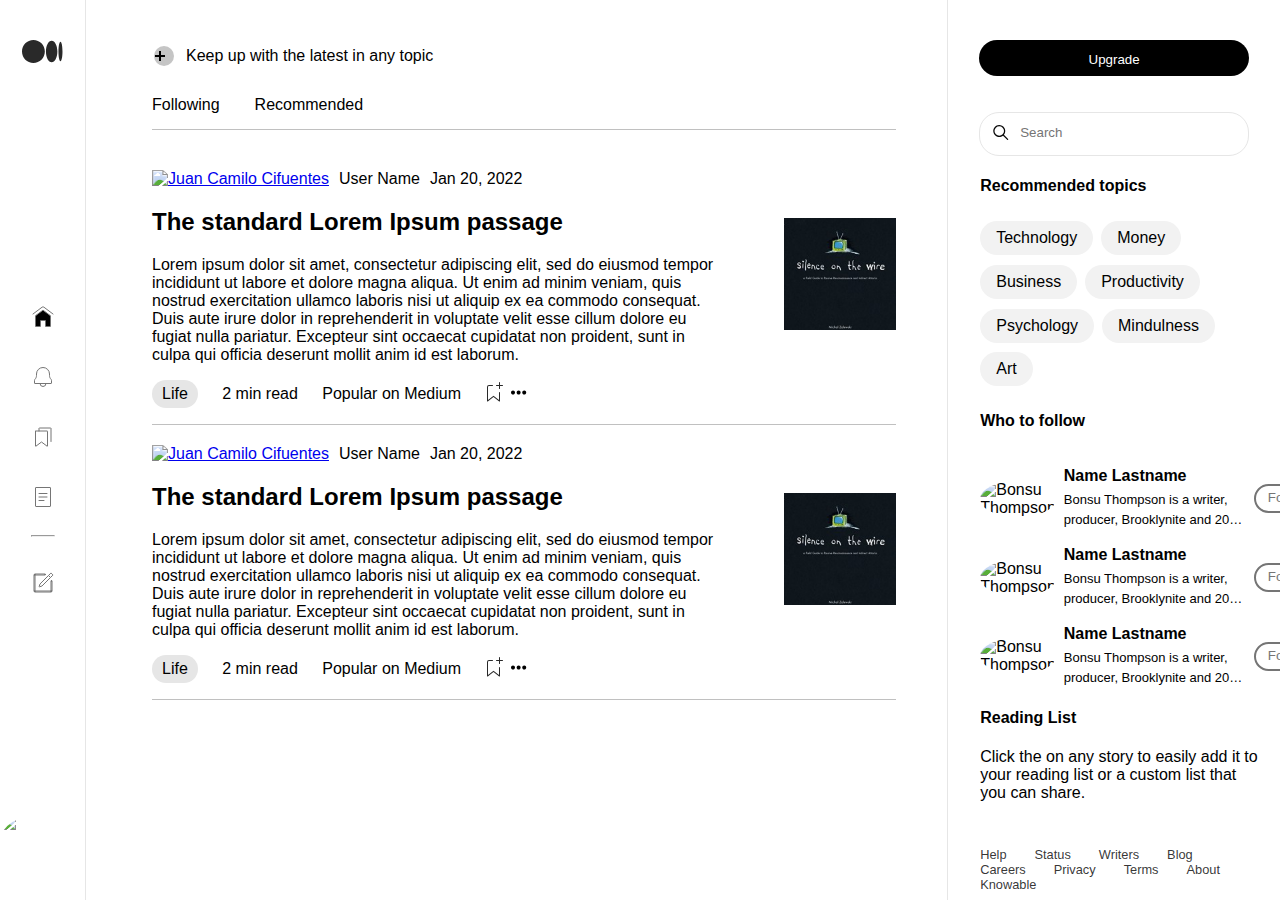
==== commit fda419b0: "Merge pull request #12 from jccifuentes21/JuanCa" ====
--- a/index.html
+++ b/index.html
@@ -11,7 +11,7 @@
     <div class="container">
         <div class="left-sidebar">
             <div class="top-sidebar">
-                <a href="index.html" class="home-btn">
+                <a href="#" class="home-btn">
                     <svg viewBox="0 0 1043.63 592.71" >
                         <path d="M588.67 296.36c0 163.67-131.78 296.35-294.33 296.35S0 460 0 296.36 131.78 0 294.34 0s294.33 132.69 294.33 296.36M911.56 296.36c0 154.06-65.89 279-147.17 279s-147.17-124.94-147.17-279 65.88-279 147.16-279 147.17 124.9 147.17 279M1043.63 296.36c0 138-23.17 249.94-51.76 249.94s-51.75-111.91-51.75-249.94 23.17-249.94 51.75-249.94 51.76 111.9 51.76 249.94">
                         </path>
@@ -79,126 +79,115 @@
                 </a>
             </div>
         </div>
-        <main class="content">
-            <div class="top_index">
-        <div class="plusicon"><svg width="10" height="10" viewBox="0 0 10 10"><path fill-rule="evenodd" clip-rule="evenodd" d="M6 0H4v4H0v2h4v4h2V6h4V4H6V0z"></path></svg></div>
-        <div class="keepup">Keep up with the latest in any topic</div>
-    </div>
-    <div class="top_index_options">
-        <div class="index_options">
-        Following
-        </div>
-        <div class="index_options">
-        Recommended
-        </div>
-        
-    </div>
-    <hr class="index_line2">
-        <div class="index_post_header">
-            <div class="index_post_img_date">
-                
-                <div class="bottom-img">
-                    <a href="/HTML/profile.html" class="sidebar-profile-img">
-                        <img alt="Juan Camilo Cifuentes" class="post_image" src="https://miro.medium.com/fit/c/40/40/0*u5o7IwQ_fYUZywVQ" width="32" height="32">
-                    </a>
-                </div>
-                <div class="username_index_post">User Name</div>
-                <span>Jan 20, 2022</span>
-            </div>
-            <div class="index_post_box">
-                <div class="profile__post__content__description">
-                <div class="index_box">
-                    <div class="post_index_title">
-                        <h2>The standard Lorem Ipsum passage</h2>
-                    </div>
-                    <div class="post_index_description">
-                        <p>
-                            Lorem ipsum dolor sit amet, consectetur adipiscing elit, sed do eiusmod tempor incididunt ut labore et dolore magna aliqua. Ut enim ad minim veniam, quis nostrud exercitation ullamco laboris nisi ut aliquip ex ea commodo consequat. Duis aute irure dolor in reprehenderit in voluptate velit esse cillum dolore eu fugiat nulla pariatur. Excepteur sint occaecat cupidatat non proident, sunt in culpa qui officia deserunt mollit anim id est laborum.
-                        </p>
-                    </div>
-                    <div class="bottom_index_box">    
-                        <div>            
-                        <ul>
-                        <li class="tag">Life</li>
-                        <li>2 min read</li>
-                        <li>Popular on Medium</li>
-                   
-                    </ul>
-                </div>   
-                    <div class="post_index_buttons">
+            <main class="content">
+                <div class="top_index">
+                    <div class="plusicon">
+                        <svg width="10" height="10" viewBox="0 0 10 10">
+                            <path fill-rule="evenodd" clip-rule="evenodd" d="M6 0H4v4H0v2h4v4h2V6h4V4H6V0z"></path>
+                        </svg>
+                    </div>
+                    <div class="keepup">Keep up with the latest in any topic</div>
+                </div>
+
+                <div class="top_index_options">
+                    <div class="index_options">Following</div>
+                    <div class="index_options">Recommended</div>
+                </div>
+                <hr class="index_line2">
+
+                <div class="index_post_header">
+                    <div class="index_post_img_date">
+                        <div class="bottom-img">
+                            <a href="/HTML/profile.html" class="sidebar-profile-img">
+                                <img alt="Juan Camilo Cifuentes" class="post_image" src="https://miro.medium.com/fit/c/40/40/0*u5o7IwQ_fYUZywVQ" width="32" height="32">
+                            </a>
+                        </div>
+                        <div class="username_index_post">User Name</div>
+                        <span>Jan 20, 2022</span>
+                    </div>
+                    <div class="index_post_box">
+                        <div class="profile__post__content__description">
+                            <div class="index_box">
+                                <div class="post_index_title"><h2>The standard Lorem Ipsum passage</h2></div>
+                            </div>
+                            <div class="post_index_description">
+                                <p>
+                                    Lorem ipsum dolor sit amet, consectetur adipiscing elit, sed do eiusmod tempor incididunt ut labore et dolore magna aliqua. Ut enim ad minim veniam, quis nostrud exercitation ullamco laboris nisi ut aliquip ex ea commodo consequat. Duis aute irure dolor in reprehenderit in voluptate velit esse cillum dolore eu fugiat nulla pariatur. Excepteur sint occaecat cupidatat non proident, sunt in culpa qui officia deserunt mollit anim id est laborum.
+                                </p>
+                            </div>
+                            <div class="bottom_index_box">    
+                                <div>            
+                                    <ul>
+                                        <li class="tag">Life</li>
+                                        <li>2 min read</li>
+                                        <li>Popular on Medium</li>
+                                    </ul>
+                                </div>   
+                                <div class="post_index_buttons">
+
+                                <div class="profile__post__content__description__buttons__save">
+                                    <svg width="25" height="25" viewBox="0 0 25 25" fill="none" class="jh"><path d="M18 2.5a.5.5 0 0 1 1 0V5h2.5a.5.5 0 0 1 0 1H19v2.5a.5.5 0 1 1-1 0V6h-2.5a.5.5 0 0 1 0-1H18V2.5zM7 7a1 1 0 0 1 1-1h3.5a.5.5 0 0 0 0-1H8a2 2 0 0 0-2 2v14a.5.5 0 0 0 .8.4l5.7-4.4 5.7 4.4a.5.5 0 0 0 .8-.4v-8.5a.5.5 0 0 0-1 0v7.48l-5.2-4a.5.5 0 0 0-.6 0l-5.2 4V7z" fill="#292929"></path></svg>
+                                </div>
+                                <div class="profile__post__content__description__buttons__more">
+                                    <svg class="bk ge ji" width="25" height="25"><path d="M5 12.5c0 .55.2 1.02.59 1.41.39.4.86.59 1.41.59.55 0 1.02-.2 1.41-.59.4-.39.59-.86.59-1.41 0-.55-.2-1.02-.59-1.41A1.93 1.93 0 0 0 7 10.5c-.55 0-1.02.2-1.41.59-.4.39-.59.86-.59 1.41zm5.62 0c0 .55.2 1.02.58 1.41.4.4.87.59 1.42.59.55 0 1.02-.2 1.41-.59.4-.39.59-.86.59-1.41 0-.55-.2-1.02-.59-1.41a1.93 1.93 0 0 0-1.41-.59c-.55 0-1.03.2-1.42.59-.39.39-.58.86-.58 1.41zm5.6 0c0 .55.2 1.02.58 1.41.4.4.87.59 1.43.59.56 0 1.03-.2 1.42-.59.39-.39.58-.86.58-1.41 0-.55-.2-1.02-.58-1.41a1.93 1.93 0 0 0-1.42-.59c-.56 0-1.04.2-1.43.59-.39.39-.58.86-.58 1.41z" fill-rule="evenodd"></path></svg>
+                                </div>
+                            </div>
+                            </div>
+                        </div>
+                        <div class="profile__post__content__image2">
+                            <img alt="Post image" class="" src="../Images/profile-post-image.jpeg" width="112" height="112">
+                        </div>
+                    </div>
+                </div>
+                <hr class="index_line">
+
+                <div class="index_post_header">
+                    <div class="index_post_img_date">
                         
-                      
-                        <div class="profile__post__content__description__buttons__save">
-                            <svg width="25" height="25" viewBox="0 0 25 25" fill="none" class="jh"><path d="M18 2.5a.5.5 0 0 1 1 0V5h2.5a.5.5 0 0 1 0 1H19v2.5a.5.5 0 1 1-1 0V6h-2.5a.5.5 0 0 1 0-1H18V2.5zM7 7a1 1 0 0 1 1-1h3.5a.5.5 0 0 0 0-1H8a2 2 0 0 0-2 2v14a.5.5 0 0 0 .8.4l5.7-4.4 5.7 4.4a.5.5 0 0 0 .8-.4v-8.5a.5.5 0 0 0-1 0v7.48l-5.2-4a.5.5 0 0 0-.6 0l-5.2 4V7z" fill="#292929"></path></svg>
-                        </div>
-                        <div class="profile__post__content__description__buttons__more">
-                            <svg class="bk ge ji" width="25" height="25"><path d="M5 12.5c0 .55.2 1.02.59 1.41.39.4.86.59 1.41.59.55 0 1.02-.2 1.41-.59.4-.39.59-.86.59-1.41 0-.55-.2-1.02-.59-1.41A1.93 1.93 0 0 0 7 10.5c-.55 0-1.02.2-1.41.59-.4.39-.59.86-.59 1.41zm5.62 0c0 .55.2 1.02.58 1.41.4.4.87.59 1.42.59.55 0 1.02-.2 1.41-.59.4-.39.59-.86.59-1.41 0-.55-.2-1.02-.59-1.41a1.93 1.93 0 0 0-1.41-.59c-.55 0-1.03.2-1.42.59-.39.39-.58.86-.58 1.41zm5.6 0c0 .55.2 1.02.58 1.41.4.4.87.59 1.43.59.56 0 1.03-.2 1.42-.59.39-.39.58-.86.58-1.41 0-.55-.2-1.02-.58-1.41a1.93 1.93 0 0 0-1.42-.59c-.56 0-1.04.2-1.43.59-.39.39-.58.86-.58 1.41z" fill-rule="evenodd"></path></svg>
-                        </div>
-                    </div>
-                </div>
-                </div>
-                </div>
-                <div class="profile__post__content__image2">
-                    <img alt="Post image" class="" src="../Images/profile-post-image.jpeg" width="112" height="112">
-                </div>
-            </div>
-            
-        </div>
-        <hr class="index_line">
-
-        <div class="index_post_header">
-            <div class="index_post_img_date">
-                
-                <div class="bottom-img">
-                    <a href="/HTML/profile.html" class="sidebar-profile-img">
-                        <img alt="Juan Camilo Cifuentes" class="post_image" src="https://miro.medium.com/fit/c/40/40/0*u5o7IwQ_fYUZywVQ" width="32" height="32">
-                    </a>
-                </div>
-                <div class="username_index_post">User Name</div>
-                <span>Jan 20, 2022</span>
-            </div>
-            <div class="index_post_box">
-                <div class="profile__post__content__description">
-                <div class="index_box">
-                    <div class="post_index_title">
-                        <h2>The standard Lorem Ipsum passage</h2>
-                    </div>
-                    <div class="post_index_description">
-                        <p>
-                            Lorem ipsum dolor sit amet, consectetur adipiscing elit, sed do eiusmod tempor incididunt ut labore et dolore magna aliqua. Ut enim ad minim veniam, quis nostrud exercitation ullamco laboris nisi ut aliquip ex ea commodo consequat. Duis aute irure dolor in reprehenderit in voluptate velit esse cillum dolore eu fugiat nulla pariatur. Excepteur sint occaecat cupidatat non proident, sunt in culpa qui officia deserunt mollit anim id est laborum.
-                        </p>
-                    </div>
-                    <div class="bottom_index_box">    
-                        <div>            
-                        <ul>
-                        <li class="tag">Life</li>
-                        <li>2 min read</li>
-                        <li>Popular on Medium</li>
-                   
-                    </ul>
-                </div>   
-                    <div class="post_index_buttons">
-                        
-                      
-                        <div class="profile__post__content__description__buttons__save">
-                            <svg width="25" height="25" viewBox="0 0 25 25" fill="none" class="jh"><path d="M18 2.5a.5.5 0 0 1 1 0V5h2.5a.5.5 0 0 1 0 1H19v2.5a.5.5 0 1 1-1 0V6h-2.5a.5.5 0 0 1 0-1H18V2.5zM7 7a1 1 0 0 1 1-1h3.5a.5.5 0 0 0 0-1H8a2 2 0 0 0-2 2v14a.5.5 0 0 0 .8.4l5.7-4.4 5.7 4.4a.5.5 0 0 0 .8-.4v-8.5a.5.5 0 0 0-1 0v7.48l-5.2-4a.5.5 0 0 0-.6 0l-5.2 4V7z" fill="#292929"></path></svg>
-                        </div>
-                        <div class="profile__post__content__description__buttons__more">
-                            <svg class="bk ge ji" width="25" height="25"><path d="M5 12.5c0 .55.2 1.02.59 1.41.39.4.86.59 1.41.59.55 0 1.02-.2 1.41-.59.4-.39.59-.86.59-1.41 0-.55-.2-1.02-.59-1.41A1.93 1.93 0 0 0 7 10.5c-.55 0-1.02.2-1.41.59-.4.39-.59.86-.59 1.41zm5.62 0c0 .55.2 1.02.58 1.41.4.4.87.59 1.42.59.55 0 1.02-.2 1.41-.59.4-.39.59-.86.59-1.41 0-.55-.2-1.02-.59-1.41a1.93 1.93 0 0 0-1.41-.59c-.55 0-1.03.2-1.42.59-.39.39-.58.86-.58 1.41zm5.6 0c0 .55.2 1.02.58 1.41.4.4.87.59 1.43.59.56 0 1.03-.2 1.42-.59.39-.39.58-.86.58-1.41 0-.55-.2-1.02-.58-1.41a1.93 1.93 0 0 0-1.42-.59c-.56 0-1.04.2-1.43.59-.39.39-.58.86-.58 1.41z" fill-rule="evenodd"></path></svg>
-                        </div>
-                    </div>
-                </div>
-                </div>
-                </div>
-                <div class="profile__post__content__image2">
-                    <img alt="Post image" class="" src="../Images/profile-post-image.jpeg" width="112" height="112">
-                </div>
-            </div>
-            
-        </div>
-        <hr class="index_line">
-       
-        </main>
+                        <div class="bottom-img">
+                            <a href="/HTML/profile.html" class="sidebar-profile-img">
+                                <img alt="Juan Camilo Cifuentes" class="post_image" src="https://miro.medium.com/fit/c/40/40/0*u5o7IwQ_fYUZywVQ" width="32" height="32">
+                            </a>
+                        </div>
+                        <div class="username_index_post">User Name</div>
+                        <span>Jan 20, 2022</span>
+                    </div>
+                    <div class="index_post_box">
+                        <div class="profile__post__content__description">
+                            <div class="index_box">
+                                <div class="post_index_title"><h2>The standard Lorem Ipsum passage</h2></div>
+                                <div class="post_index_description">
+                                    <p>
+                                        Lorem ipsum dolor sit amet, consectetur adipiscing elit, sed do eiusmod tempor incididunt ut labore et dolore magna aliqua. Ut enim ad minim veniam, quis nostrud exercitation ullamco laboris nisi ut aliquip ex ea commodo consequat. Duis aute irure dolor in reprehenderit in voluptate velit esse cillum dolore eu fugiat nulla pariatur. Excepteur sint occaecat cupidatat non proident, sunt in culpa qui officia deserunt mollit anim id est laborum.
+                                    </p>
+                                </div>
+                                <div class="bottom_index_box">     
+                                        <ul>
+                                            <li class="tag">Life</li>
+                                            <li>2 min read</li>
+                                            <li>Popular on Medium</li>
+                                
+                                        </ul>
+
+                                        <div class="post_index_buttons">
+                                            <div class="profile__post__content__description__buttons__save">
+                                                <svg width="25" height="25" viewBox="0 0 25 25" fill="none" class="jh"><path d="M18 2.5a.5.5 0 0 1 1 0V5h2.5a.5.5 0 0 1 0 1H19v2.5a.5.5 0 1 1-1 0V6h-2.5a.5.5 0 0 1 0-1H18V2.5zM7 7a1 1 0 0 1 1-1h3.5a.5.5 0 0 0 0-1H8a2 2 0 0 0-2 2v14a.5.5 0 0 0 .8.4l5.7-4.4 5.7 4.4a.5.5 0 0 0 .8-.4v-8.5a.5.5 0 0 0-1 0v7.48l-5.2-4a.5.5 0 0 0-.6 0l-5.2 4V7z" fill="#292929"></path></svg>
+                                            </div>
+                                            <div class="profile__post__content__description__buttons__more">
+                                                <svg class="bk ge ji" width="25" height="25"><path d="M5 12.5c0 .55.2 1.02.59 1.41.39.4.86.59 1.41.59.55 0 1.02-.2 1.41-.59.4-.39.59-.86.59-1.41 0-.55-.2-1.02-.59-1.41A1.93 1.93 0 0 0 7 10.5c-.55 0-1.02.2-1.41.59-.4.39-.59.86-.59 1.41zm5.62 0c0 .55.2 1.02.58 1.41.4.4.87.59 1.42.59.55 0 1.02-.2 1.41-.59.4-.39.59-.86.59-1.41 0-.55-.2-1.02-.59-1.41a1.93 1.93 0 0 0-1.41-.59c-.55 0-1.03.2-1.42.59-.39.39-.58.86-.58 1.41zm5.6 0c0 .55.2 1.02.58 1.41.4.4.87.59 1.43.59.56 0 1.03-.2 1.42-.59.39-.39.58-.86.58-1.41 0-.55-.2-1.02-.58-1.41a1.93 1.93 0 0 0-1.42-.59c-.56 0-1.04.2-1.43.59-.39.39-.58.86-.58 1.41z" fill-rule="evenodd"></path></svg>
+                                            </div>
+                                        </div>
+                                </div>
+
+                            </div>
+                        </div>
+                        <div class="profile__post__content__image2">
+                            <img alt="Post image" class="" src="../Images/profile-post-image.jpeg" width="112" height="112">
+                        </div>
+                    </div>
+                </div>
+                <hr class="index_line">
+            </main>
         <div class="right-sidebar"> 
             <div class="top-content">
                 <button class="upgrade-btn">Upgrade</button>
@@ -239,23 +228,42 @@
                                     Bonsu Thompson is a writer, producer, Brooklynite and 2019 Sundance Screenwriters Lab fellow. Lorem ipsum dolor sit amet consectetur adipisicing elit. Nam, quo!
                                 </div>
                             </div>
-                            <button class="follow-button">Follow</button>
+                            <button class="follow-btn">Follow</button>
                         </div>
                         <div class="who-to-follow-user">
-
+                            <div class="user-img">
+                                <img alt="Bonsu Thompson" class="l gh jf kp kq" src="https://miro.medium.com/fit/c/60/60/2*IL1cYiKMdlC3C4h-Vg97RA.jpeg" width="48" height="48">
+                            </div>
+                            <div class="user-info">
+                                <div class="user-name">Name Lastname</div>
+                                <div class="user-description">
+                                    Bonsu Thompson is a writer, producer, Brooklynite and 2019 Sundance Screenwriters Lab fellow. Lorem ipsum dolor sit amet consectetur adipisicing elit. Nam, quo!
+                                </div>
+                            </div>
+                            <button class="follow-btn">Follow</button>
                         </div>
                         <div class="who-to-follow-user">
-
+                            <div class="user-img">
+                                <img alt="Bonsu Thompson" class="l gh jf kp kq" src="https://miro.medium.com/fit/c/60/60/2*IL1cYiKMdlC3C4h-Vg97RA.jpeg" width="48" height="48">
+                            </div>
+                            <div class="user-info">
+                                <div class="user-name">Name Lastname</div>
+                                <div class="user-description">
+                                    Bonsu Thompson is a writer, producer, Brooklynite and 2019 Sundance Screenwriters Lab fellow. Lorem ipsum dolor sit amet consectetur adipisicing elit. Nam, quo!
+                                </div>
+                            </div>
+                            <button class="follow-btn">Follow</button>
                         </div>
                     </div>
                 </div>
                 <div class="reading-list">
                     <h4>Reading List</h4>
                     <p>
-                        Click the  on any story to easily add it to your reading list or a custom list that you can share. lorem
+                        Click the  on any story to easily add it to your reading list or a custom list that you can share.
                     </p>
                 </div>            
             </div>
+            <br>
             <footer class="footer">
                 <ul class="footer-list">
                     <li class="footer-link">
--- a/styles.css
+++ b/styles.css
@@ -1,9 +1,12 @@
 *, *::before, *::after{
     box-sizing: border-box;
+    
 }
 
 body{
     margin: 0;
+    font-family: sohne, "Helvetica Neue", Helvetica, Arial, sans-serif;
+
 }
 
 :root{
@@ -143,6 +146,7 @@
     color: white;
     border-radius: 25px;
     padding: 12px 16px 9px;
+    cursor: pointer;
 }
 
 .search-bar{
@@ -201,6 +205,7 @@
     display: flex;
     align-items: center;
     height: 100%;
+    padding-top: 1rem;
 }
 
 .user-img > img{
@@ -217,21 +222,39 @@
     display: -webkit-box;
     -webkit-line-clamp: 2;
     -webkit-box-orient: vertical;
+    line-height: 20px;
     font-size: 13px;
-    white-space: nowrap;
     margin: 0 .5rem;
+    margin-top: .3rem;
     width: 182px;
     height: 2.5rem;
     overflow: hidden;
     text-overflow: ellipsis;
 }
 
+.follow-btn{
+    cursor: pointer;
+    padding: 4px 12px 6px;
+    text-decoration: none;
+    border-style: solid;
+    border-color: rgb(117, 117, 117);
+    color: rgb(117, 117, 117);
+    border-radius: 99em;
+    background-color: transparent;
+}
+
+.follow-btn:hover{
+    color: rgb(8, 8, 8);
+}
+
 .footer{
     height: 100%;
     display: flex;
     flex-direction: column;
     justify-content: flex-end;
     font-size: .8rem;
+    padding-left: 1rem;
+    padding-bottom: .5rem;
 }
 
 .footer .footer-list{
@@ -239,7 +262,6 @@
     flex-direction: row;
     flex-wrap: wrap;
     list-style: none;
-    padding-left: 1.5rem;
     
 }
 
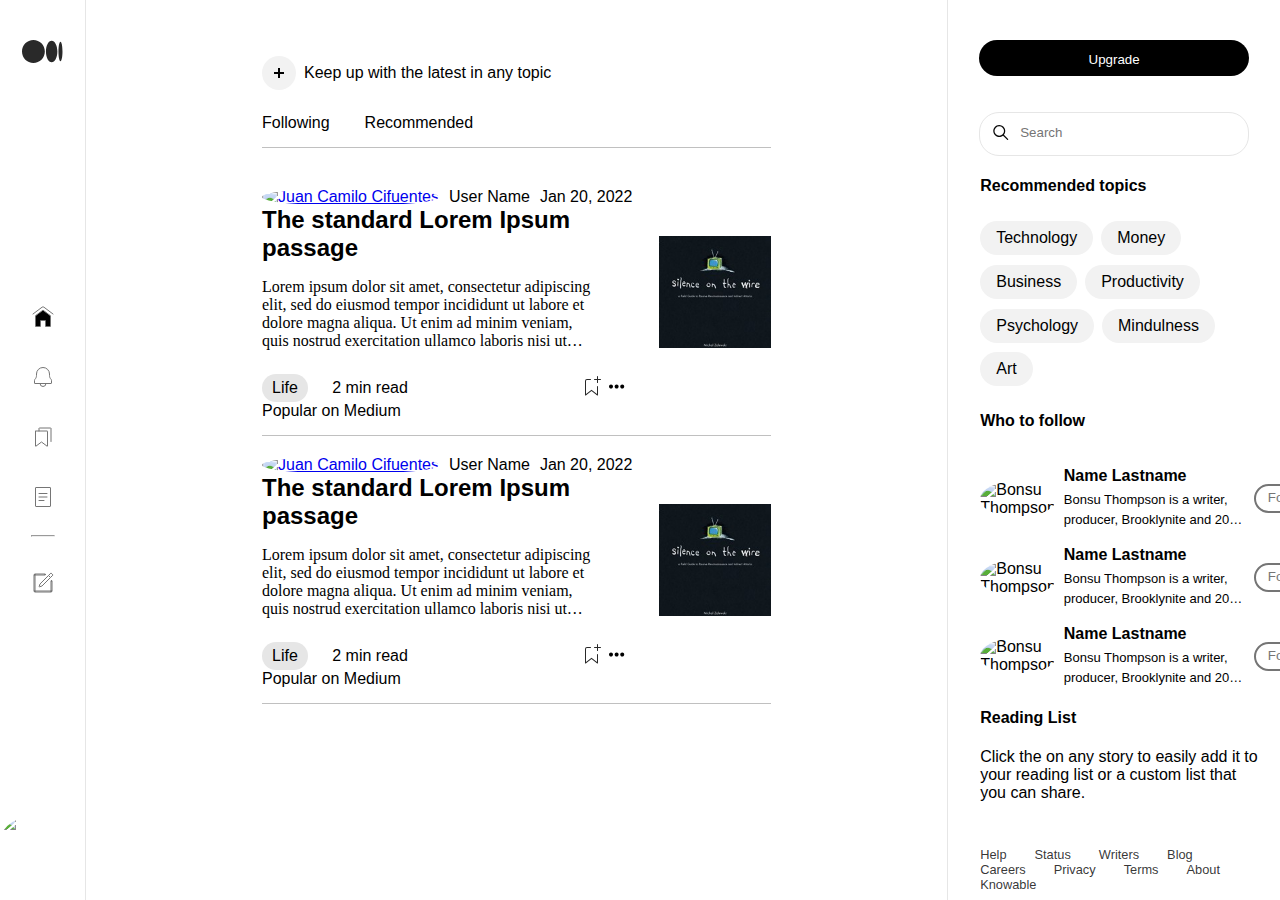
==== commit fbd4a6b3: "Merge branch 'main' into Naomi" ====
--- a/index.html
+++ b/index.html
@@ -182,7 +182,7 @@
                             </div>
                         </div>
                         <div class="profile__post__content__image2">
-                            <img alt="Post image" class="" src="../Images/profile-post-image.jpeg" width="112" height="112">
+                            <img alt="Post image" class="" src="/Images/profile-post-image.jpeg" width="112" height="112">
                         </div>
                     </div>
                 </div>
--- a/styles.css
+++ b/styles.css
@@ -42,6 +42,7 @@
     display: block;
     width: var(--content-width);
     padding: 1rem;
+    margin: 0 10rem;
 }
 
 .sidebar-list{
@@ -229,6 +230,218 @@
     width: 182px;
     height: 2.5rem;
     overflow: hidden;
+
+.article-header {
+    width: 100%;
+    height: 70px;
+    padding-top: 50px;
+    padding-bottom: 70px;
+    display: flex;
+}
+
+.profile-img {
+    padding-right: 10px;
+}
+
+.profile-txt p {
+    margin-top: 15px;
+    margin-bottom: auto;
+}
+
+.bottom {
+    display: flex;
+    color: #626262;
+}
+
+.bottom p {
+    margin: auto;
+    padding-top: 8px;
+    font-size: 14px;
+}
+
+.icon {
+    display: flex;
+    align-items: center;
+    color: #1A9B34;
+}
+
+.icon i {
+    padding-top: 3px;
+    padding-right: 3px;
+    padding-left: 10px;
+}
+
+.fa-solid fa-circle-play {
+    color: #1A9B34;
+}
+
+.article-content {
+    padding-right: 90px;
+    padding-left: 90px;
+    font-family: sohne, "Helvetica Neue", Helvetica, Arial, sans-serif;
+}
+
+.article-title {
+    padding-right: 90px;
+    padding-left: 10px;
+}
+
+.article-header-img {
+    padding-right: 50px;
+}
+
+.article-content-middle {
+    padding-right: 140px;
+    padding-left: 10px;
+    text-align: justify;
+}
+
+.article-header-img {
+    display: flex;
+    justify-content: center;
+}
+
+.video-1 {
+    display: flex;
+    justify-content: center;
+}
+
+.video-2 {
+    display: flex;
+    justify-content: center;
+}
+
+.video-3 {
+    display: flex;
+    justify-content: center;
+}
+
+.video-4 {
+    display: flex;
+    justify-content: center;
+}
+
+.video-5 {
+    display: flex;
+    justify-content: center;
+}
+
+.icons {
+    width: 100%;
+    padding-right: 140px;
+    padding-left: 10px;
+    display: flex;
+    justify-content: space-between;
+}
+
+.icons-bottom-left {
+    cursor: pointer;
+}
+
+.icons-bottom-right {
+    cursor: pointer;
+}
+
+.article-content-bottom {
+    padding-top: 50px;
+    padding-right: 140px;
+    text-align: justify;
+}
+
+.article-content-bottom svg {
+    cursor: pointer;
+}
+
+.txt1 p {
+    width: 80%;
+    padding-right: 80px;
+}
+
+.txt-top {
+    width: 100%;
+    display: flex;
+    justify-content: space-between;
+}
+
+.icon-right {
+    display: flex;
+    margin: 5px;
+    cursor: pointer;
+}
+
+.message{
+    border: none;
+    border-radius: 99em;
+    background: rgb(26, 137, 23);
+    stroke:rgb(255, 255, 255);
+    width: 36px;
+    height: 36px;
+    padding: 0;
+    margin: auto;
+    cursor: pointer;
+}
+
+.button1 {
+    border-radius: 99em;
+    background-color: rgb(26, 137, 23);
+    border: none;
+    color: white;
+    padding: 7px 16px 9px;
+    text-align: center;
+    text-decoration: none;
+    display: inline-block;
+    font-size: 12px;
+    margin: auto;
+    cursor: pointer;
+}
+
+.txt2 {
+    display: flex;
+    justify-content: space-between;
+    align-items: center;
+}
+
+.txt2-left {
+    padding-right: 100px;
+}
+
+.txt2-left h2 {
+    cursor: pointer;
+}
+
+.txt3 {
+    display: flex;
+    justify-content: space-between;
+    align-items: center;
+}
+
+.txt3-left {
+    padding-right: 100px;
+}
+
+.txt3-left h2 {
+    cursor: pointer;
+}
+
+.txt4 {
+    display: flex;
+    justify-content: space-between;
+    align-items: center;
+}
+
+.txt4-left {
+    padding-right: 100px;
+}
+
+.txt4-left h2 {
+    cursor: pointer;
+}
+
+.footer {
+    display: flex;
+    justify-content: center;
+}
+
     text-overflow: ellipsis;
 }
 
@@ -275,16 +488,13 @@
     color: rgba(0,0,0,0.8);
 }
 
-.content {
-    margin-left: 50px;
-    margin-right: 35px;
-}
-
-
 
 .index_post_box{ display: flex;}
 
-.index_post_img_date {display: flex;}
+.index_post_img_date {
+    display: flex;
+    align-items: center;
+}
 
 .bottom-img {
     padding-right: 10px;
@@ -314,16 +524,34 @@
     width: 20px;
     padding: 0 1.5rem;
 }
-.post_index_description
-{padding-right: 30px;}
+.post_index_description{
+    font-family: charter, Georgia, Cambria, "Times New Roman", Times, serif;
+    padding-right: 30px;
+    max-height: 8rem;
+    overflow: hidden;
+    text-overflow: ellipsis;
+    display: -webkit-box;
+    -webkit-line-clamp: 4;
+    -webkit-box-orient: vertical;
+    margin-bottom: 1.5rem;
+}
+
+.post_image{
+    border-radius: 50%;
+}
 
 .post_index_buttons {
     display: flex;
 
 }
 
-.bottom_index_box
-{display: flex;}
+.post_index_title h2{
+    margin: 0;
+}
+
+.bottom_index_box{
+    display: flex;
+}
 
 .profile__post__content__image2 {
     padding-left: 30px;
@@ -360,25 +588,17 @@
 }
 
 .plusicon {
-    padding: 1px 1px 1px 1px;
-    width: 20px;
-    background-color: rgb(197, 197, 197);
+    display: flex;
+    padding: 12px;
+    background-color: rgba(242, 242, 242, 1);
     border-radius: 100px;
-    white-space: nowrap;
-    margin-left: 2px;
-    margin-top: 30px;
-    margin-bottom: 30px;
+    margin-right: 8px;
 }
 
 .top_index {
     display: flex;
-}
-
-.keepup {
-    padding: 1px 1px 1px 10px;
-    margin-left: 2px;
-    margin-top: 30px;
-    margin-bottom: 30px;
+    padding: 40px 0 24px;
+    align-items: center;
 }
 
 .top_index_options {
@@ -494,6 +714,7 @@
     max-height: 72px;
     letter-spacing: 0;
     padding: 1rem; 
+    margin: 0;
 }
 
 .profile__post__content__description__buttons {
@@ -608,5 +829,4 @@
     display: flex;
     justify-content: flex-end;
 }
-
 /*End Profile Page CSS*/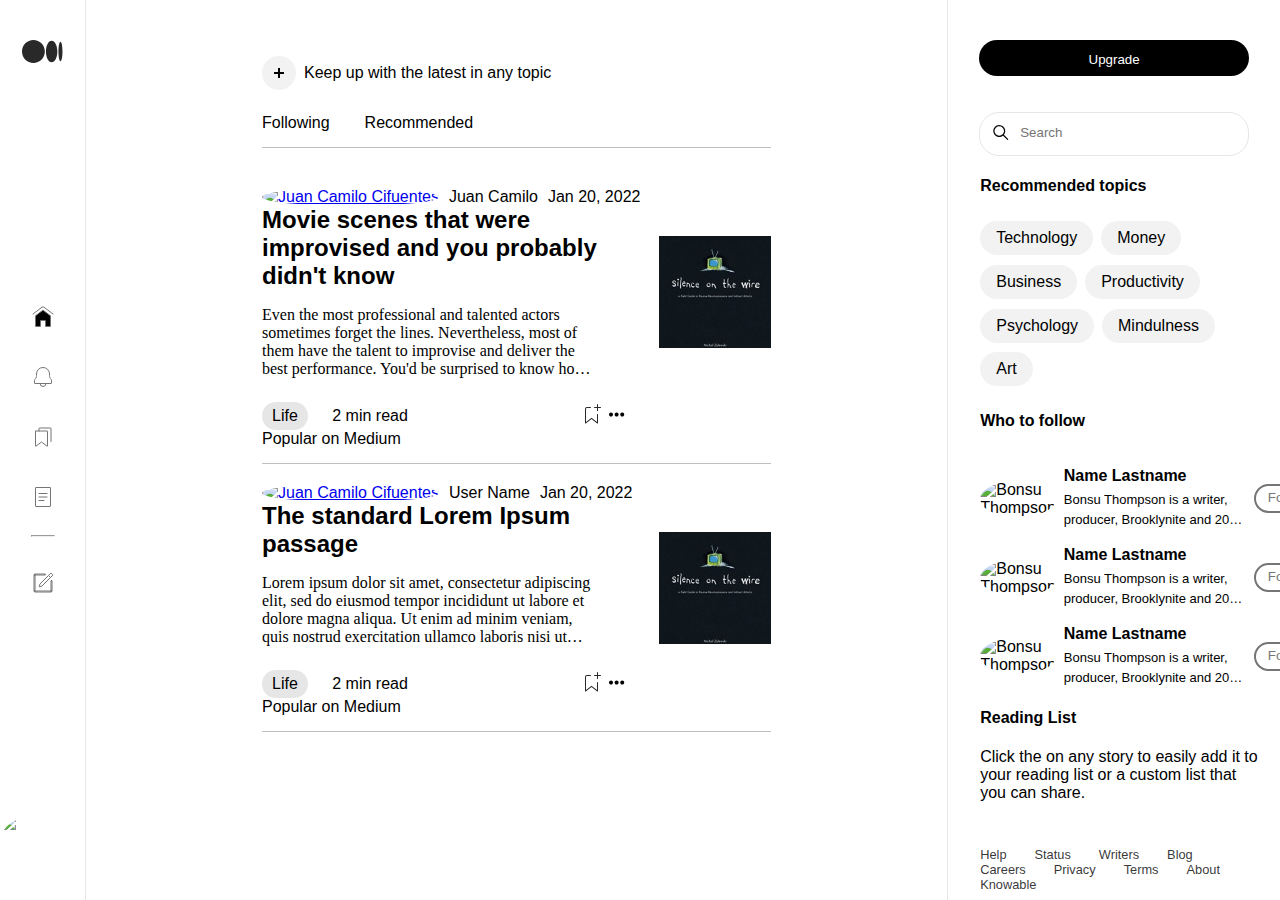
==== commit cd8b59d2: "committing almost finished page" ====
--- a/index.html
+++ b/index.html
@@ -102,17 +102,17 @@
                                 <img alt="Juan Camilo Cifuentes" class="post_image" src="https://miro.medium.com/fit/c/40/40/0*u5o7IwQ_fYUZywVQ" width="32" height="32">
                             </a>
                         </div>
-                        <div class="username_index_post">User Name</div>
+                        <div class="username_index_post">Juan Camilo</div>
                         <span>Jan 20, 2022</span>
                     </div>
                     <div class="index_post_box">
                         <div class="profile__post__content__description">
                             <div class="index_box">
-                                <div class="post_index_title"><h2>The standard Lorem Ipsum passage</h2></div>
+                                <a href="/HTML/article.html" class="post_index_title"><h2>Movie scenes that were improvised and you probably didn't know</h2></a>
                             </div>
                             <div class="post_index_description">
                                 <p>
-                                    Lorem ipsum dolor sit amet, consectetur adipiscing elit, sed do eiusmod tempor incididunt ut labore et dolore magna aliqua. Ut enim ad minim veniam, quis nostrud exercitation ullamco laboris nisi ut aliquip ex ea commodo consequat. Duis aute irure dolor in reprehenderit in voluptate velit esse cillum dolore eu fugiat nulla pariatur. Excepteur sint occaecat cupidatat non proident, sunt in culpa qui officia deserunt mollit anim id est laborum.
+                                    Even the most professional and talented actors sometimes forget the lines. Nevertheless, most of them have the talent to improvise and deliver the best performance. You'd be surprised to know how many famous movie scenes happened because the actor was ill, accidentally slipped and fell, or simply improvised. And while in movies, everything looks like it happens for a reason, the truth is that a lot of things happen as happy accidents.
                                 </p>
                             </div>
                             <div class="bottom_index_box">    
--- a/styles.css
+++ b/styles.css
@@ -230,6 +230,8 @@
     width: 182px;
     height: 2.5rem;
     overflow: hidden;
+    text-overflow: ellipsis;
+}
 
 .article-header {
     width: 100%;
@@ -442,9 +444,6 @@
     justify-content: center;
 }
 
-    text-overflow: ellipsis;
-}
-
 .follow-btn{
     cursor: pointer;
     padding: 4px 12px 6px;
@@ -543,6 +542,12 @@
 .post_index_buttons {
     display: flex;
 
+}
+
+.post_index_title{
+    
+    text-decoration: none;
+    color: black;
 }
 
 .post_index_title h2{
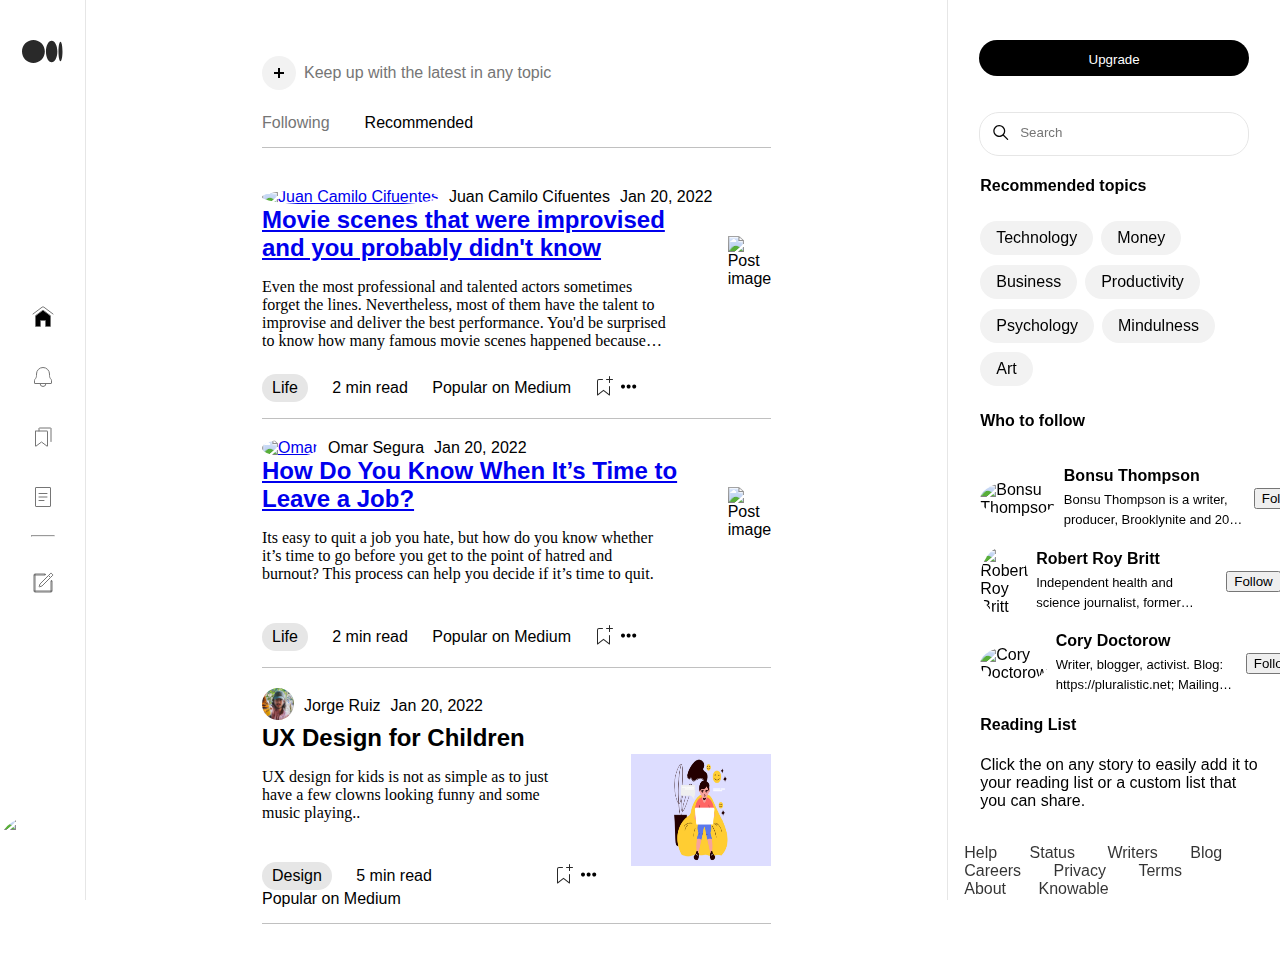
==== commit 949c5709: "finishing touches" ====
--- a/index.html
+++ b/index.html
@@ -5,6 +5,8 @@
     <meta http-equiv="X-UA-Compatible" content="IE=edge">
     <meta name="viewport" content="width=device-width, initial-scale=1.0">
     <link rel="stylesheet" href="styles.css">
+    <link rel="stylesheet" href="CSS/home-page.css">
+
     <title>Medium Mockup</title>
 </head>
 <body>
@@ -86,11 +88,11 @@
                             <path fill-rule="evenodd" clip-rule="evenodd" d="M6 0H4v4H0v2h4v4h2V6h4V4H6V0z"></path>
                         </svg>
                     </div>
-                    <div class="keepup">Keep up with the latest in any topic</div>
+                    <div class="keepup" style="color: rgba(117, 117, 117, 1);">Keep up with the latest in any topic</div>
                 </div>
 
                 <div class="top_index_options">
-                    <div class="index_options">Following</div>
+                    <div class="index_options" style="color: rgba(117, 117, 117, 1);">Following</div>
                     <div class="index_options">Recommended</div>
                 </div>
                 <hr class="index_line2">
@@ -98,17 +100,17 @@
                 <div class="index_post_header">
                     <div class="index_post_img_date">
                         <div class="bottom-img">
-                            <a href="/HTML/profile.html" class="sidebar-profile-img">
+                            <a href="HTML/profile.html" class="sidebar-profile-img">
                                 <img alt="Juan Camilo Cifuentes" class="post_image" src="https://miro.medium.com/fit/c/40/40/0*u5o7IwQ_fYUZywVQ" width="32" height="32">
                             </a>
                         </div>
-                        <div class="username_index_post">Juan Camilo</div>
+                        <div class="username_index_post">Juan Camilo Cifuentes</div>
                         <span>Jan 20, 2022</span>
                     </div>
                     <div class="index_post_box">
                         <div class="profile__post__content__description">
                             <div class="index_box">
-                                <a href="/HTML/article.html" class="post_index_title"><h2>Movie scenes that were improvised and you probably didn't know</h2></a>
+                                <a href="HTML/article.html" class="post_index_title"><h2>Movie scenes that were improvised and you probably didn't know</h2></a>
                             </div>
                             <div class="post_index_description">
                                 <p>
@@ -135,7 +137,7 @@
                             </div>
                         </div>
                         <div class="profile__post__content__image2">
-                            <img alt="Post image" class="" src="../Images/profile-post-image.jpeg" width="112" height="112">
+                            <img alt="Post image" class="" src="Images/img-header.jpg" width="112">
                         </div>
                     </div>
                 </div>
@@ -145,20 +147,20 @@
                     <div class="index_post_img_date">
                         
                         <div class="bottom-img">
-                            <a href="/HTML/profile.html" class="sidebar-profile-img">
-                                <img alt="Juan Camilo Cifuentes" class="post_image" src="https://miro.medium.com/fit/c/40/40/0*u5o7IwQ_fYUZywVQ" width="32" height="32">
+                            <a href="HTML/profile_omar.html" class="sidebar-profile-img">
+                                <img alt="Omar" class="post_image" src="Images/OmarProfile.jpg" width="32" height="32">
                             </a>
                         </div>
-                        <div class="username_index_post">User Name</div>
+                        <div class="username_index_post">Omar Segura</div>
                         <span>Jan 20, 2022</span>
                     </div>
                     <div class="index_post_box">
                         <div class="profile__post__content__description">
                             <div class="index_box">
-                                <div class="post_index_title"><h2>The standard Lorem Ipsum passage</h2></div>
+                                <a href="HTML/article2.html" class="post_index_title"><h2>How Do You Know When It’s Time to Leave a Job?</h2></a>
                                 <div class="post_index_description">
                                     <p>
-                                        Lorem ipsum dolor sit amet, consectetur adipiscing elit, sed do eiusmod tempor incididunt ut labore et dolore magna aliqua. Ut enim ad minim veniam, quis nostrud exercitation ullamco laboris nisi ut aliquip ex ea commodo consequat. Duis aute irure dolor in reprehenderit in voluptate velit esse cillum dolore eu fugiat nulla pariatur. Excepteur sint occaecat cupidatat non proident, sunt in culpa qui officia deserunt mollit anim id est laborum.
+                                        Its easy to quit a job you hate, but how do you know whether it’s time to go before you get to the point of hatred and burnout? This process can help you decide if it’s time to quit.
                                     </p>
                                 </div>
                                 <div class="bottom_index_box">     
@@ -182,10 +184,55 @@
                             </div>
                         </div>
                         <div class="profile__post__content__image2">
-                            <img alt="Post image" class="" src="/Images/profile-post-image.jpeg" width="112" height="112">
-                        </div>
-                    </div>
-                </div>
+                            <img alt="Post image" class="" src="Images/HowQuit.jpeg" width="112" height="112">
+                        </div>
+                    </div>
+                </div>
+<hr class="index_line">
+<div class="index_post_header">
+    <div class="index_post_img_date">
+        
+        <div class="bottom-img">
+            <a href="HTML/profile_jorge.html" class="sidebar-profile-img">
+                <img alt="Jorge" class="post_image" src="Images/jorgeprofile.jpg" width="32" height="32">
+            </a>
+        </div>
+        <div class="username_index_post">Jorge Ruiz</div>
+        <span>Jan 20, 2022</span>
+    </div>
+    <div class="index_post_box">
+        <div class="profile__post__content__description">
+            <div class="index_box">
+                <div class="post_index_title"><h2>UX Design for Children</h2></div>
+                <div class="post_index_description">
+                    <p>
+                        UX design for kids is not as simple as to just have a few clowns looking funny and some music playing..                    </p>
+                </div>
+                <div class="bottom_index_box">     
+                        <ul>
+                            <li class="tag">Design</li>
+                            <li>5 min read</li>
+                            <li>Popular on Medium</li>
+                
+                        </ul>
+
+                        <div class="post_index_buttons">
+                            <div class="profile__post__content__description__buttons__save">
+                                <svg width="25" height="25" viewBox="0 0 25 25" fill="none" class="jh"><path d="M18 2.5a.5.5 0 0 1 1 0V5h2.5a.5.5 0 0 1 0 1H19v2.5a.5.5 0 1 1-1 0V6h-2.5a.5.5 0 0 1 0-1H18V2.5zM7 7a1 1 0 0 1 1-1h3.5a.5.5 0 0 0 0-1H8a2 2 0 0 0-2 2v14a.5.5 0 0 0 .8.4l5.7-4.4 5.7 4.4a.5.5 0 0 0 .8-.4v-8.5a.5.5 0 0 0-1 0v7.48l-5.2-4a.5.5 0 0 0-.6 0l-5.2 4V7z" fill="#292929"></path></svg>
+                            </div>
+                            <div class="profile__post__content__description__buttons__more">
+                                <svg class="bk ge ji" width="25" height="25"><path d="M5 12.5c0 .55.2 1.02.59 1.41.39.4.86.59 1.41.59.55 0 1.02-.2 1.41-.59.4-.39.59-.86.59-1.41 0-.55-.2-1.02-.59-1.41A1.93 1.93 0 0 0 7 10.5c-.55 0-1.02.2-1.41.59-.4.39-.59.86-.59 1.41zm5.62 0c0 .55.2 1.02.58 1.41.4.4.87.59 1.42.59.55 0 1.02-.2 1.41-.59.4-.39.59-.86.59-1.41 0-.55-.2-1.02-.59-1.41a1.93 1.93 0 0 0-1.41-.59c-.55 0-1.03.2-1.42.59-.39.39-.58.86-.58 1.41zm5.6 0c0 .55.2 1.02.58 1.41.4.4.87.59 1.43.59.56 0 1.03-.2 1.42-.59.39-.39.58-.86.58-1.41 0-.55-.2-1.02-.58-1.41a1.93 1.93 0 0 0-1.42-.59c-.56 0-1.04.2-1.43.59-.39.39-.58.86-.58 1.41z" fill-rule="evenodd"></path></svg>
+                            </div>
+                        </div>
+                </div>
+
+            </div>
+        </div>
+        <div class="profile__post__content__image2">
+            <img alt="Post image" class="" src="Images/articlejorge.jpg" width="140" height="112">
+        </div>
+    </div>
+</div>
                 <hr class="index_line">
             </main>
         <div class="right-sidebar"> 
@@ -220,36 +267,36 @@
                     <div class="who-to-follow-list">
                         <div class="who-to-follow-user">
                             <div class="user-img">
-                                <img alt="Bonsu Thompson" class="l gh jf kp kq" src="https://miro.medium.com/fit/c/60/60/2*IL1cYiKMdlC3C4h-Vg97RA.jpeg" width="48" height="48">
+                                <img alt="Bonsu Thompson" src="https://miro.medium.com/fit/c/60/60/2*IL1cYiKMdlC3C4h-Vg97RA.jpeg" width="48" height="48">
                             </div>
                             <div class="user-info">
-                                <div class="user-name">Name Lastname</div>
+                                <div class="user-name">Bonsu Thompson</div>
                                 <div class="user-description">
-                                    Bonsu Thompson is a writer, producer, Brooklynite and 2019 Sundance Screenwriters Lab fellow. Lorem ipsum dolor sit amet consectetur adipisicing elit. Nam, quo!
+                                    Bonsu Thompson is a writer, producer, Brooklynite and 2019 Sundance Screenwriters Lab fellow. 
                                 </div>
                             </div>
                             <button class="follow-btn">Follow</button>
                         </div>
                         <div class="who-to-follow-user">
                             <div class="user-img">
-                                <img alt="Bonsu Thompson" class="l gh jf kp kq" src="https://miro.medium.com/fit/c/60/60/2*IL1cYiKMdlC3C4h-Vg97RA.jpeg" width="48" height="48">
+                                <img alt="Robert Roy Britt" src="https://miro.medium.com/fit/c/60/60/1*zgWjiNC_AuPugB9YJr_f-Q.jpeg" width="48" height="48">
                             </div>
                             <div class="user-info">
-                                <div class="user-name">Name Lastname</div>
+                                <div class="user-name">Robert Roy Britt</div>
                                 <div class="user-description">
-                                    Bonsu Thompson is a writer, producer, Brooklynite and 2019 Sundance Screenwriters Lab fellow. Lorem ipsum dolor sit amet consectetur adipisicing elit. Nam, quo!
+                                    Independent health and science journalist, former editor-in-chief of LiveScience, writing about how we age and how to optimize your mind and body through time.
                                 </div>
                             </div>
                             <button class="follow-btn">Follow</button>
                         </div>
                         <div class="who-to-follow-user">
                             <div class="user-img">
-                                <img alt="Bonsu Thompson" class="l gh jf kp kq" src="https://miro.medium.com/fit/c/60/60/2*IL1cYiKMdlC3C4h-Vg97RA.jpeg" width="48" height="48">
+                                <img alt="Cory Doctorow" src="https://miro.medium.com/fit/c/60/60/0*ohRxgNPUyuFod_kY.jpeg" width="48" height="48">
                             </div>
                             <div class="user-info">
-                                <div class="user-name">Name Lastname</div>
+                                <div class="user-name">Cory Doctorow</div>
                                 <div class="user-description">
-                                    Bonsu Thompson is a writer, producer, Brooklynite and 2019 Sundance Screenwriters Lab fellow. Lorem ipsum dolor sit amet consectetur adipisicing elit. Nam, quo!
+                                    Writer, blogger, activist. Blog: https://pluralistic.net; Mailing list: https://pluralistic.net/plura-list; Twitter: https://twitter.com/doctorow
                                 </div>
                             </div>
                             <button class="follow-btn">Follow</button>
@@ -264,7 +311,7 @@
                 </div>            
             </div>
             <br>
-            <footer class="footer">
+            <footer class="footer-right-sidebar">
                 <ul class="footer-list">
                     <li class="footer-link">
                         <a href="">Help</a>
--- a/styles.css
+++ b/styles.css
@@ -230,7 +230,6 @@
     width: 182px;
     height: 2.5rem;
     overflow: hidden;
-    text-overflow: ellipsis;
 }
 
 .article-header {
@@ -242,7 +241,12 @@
 }
 
 .profile-img {
+    padding-top: 10px;
     padding-right: 10px;
+}
+
+.profile-img img {
+    border-radius: 70%;
 }
 
 .profile-txt p {
@@ -444,6 +448,36 @@
     justify-content: center;
 }
 
+.credits {
+    display: flex;
+    justify-content: center;
+    color: #626262;
+}
+
+.list-art2 ul {
+    font-style: italic;
+}
+
+.list2-art2 ul {
+    font-style: italic;
+}
+
+.list3-art2 ul {
+    font-style: italic;
+}
+
+.head-art2 {
+    color: #626262;
+    display: flex;
+    justify-content: center;
+}
+
+
+    text-overflow: ellipsis;
+}
+
+
+
 .follow-btn{
     cursor: pointer;
     padding: 4px 12px 6px;
@@ -542,12 +576,6 @@
 .post_index_buttons {
     display: flex;
 
-}
-
-.post_index_title{
-    
-    text-decoration: none;
-    color: black;
 }
 
 .post_index_title h2{
